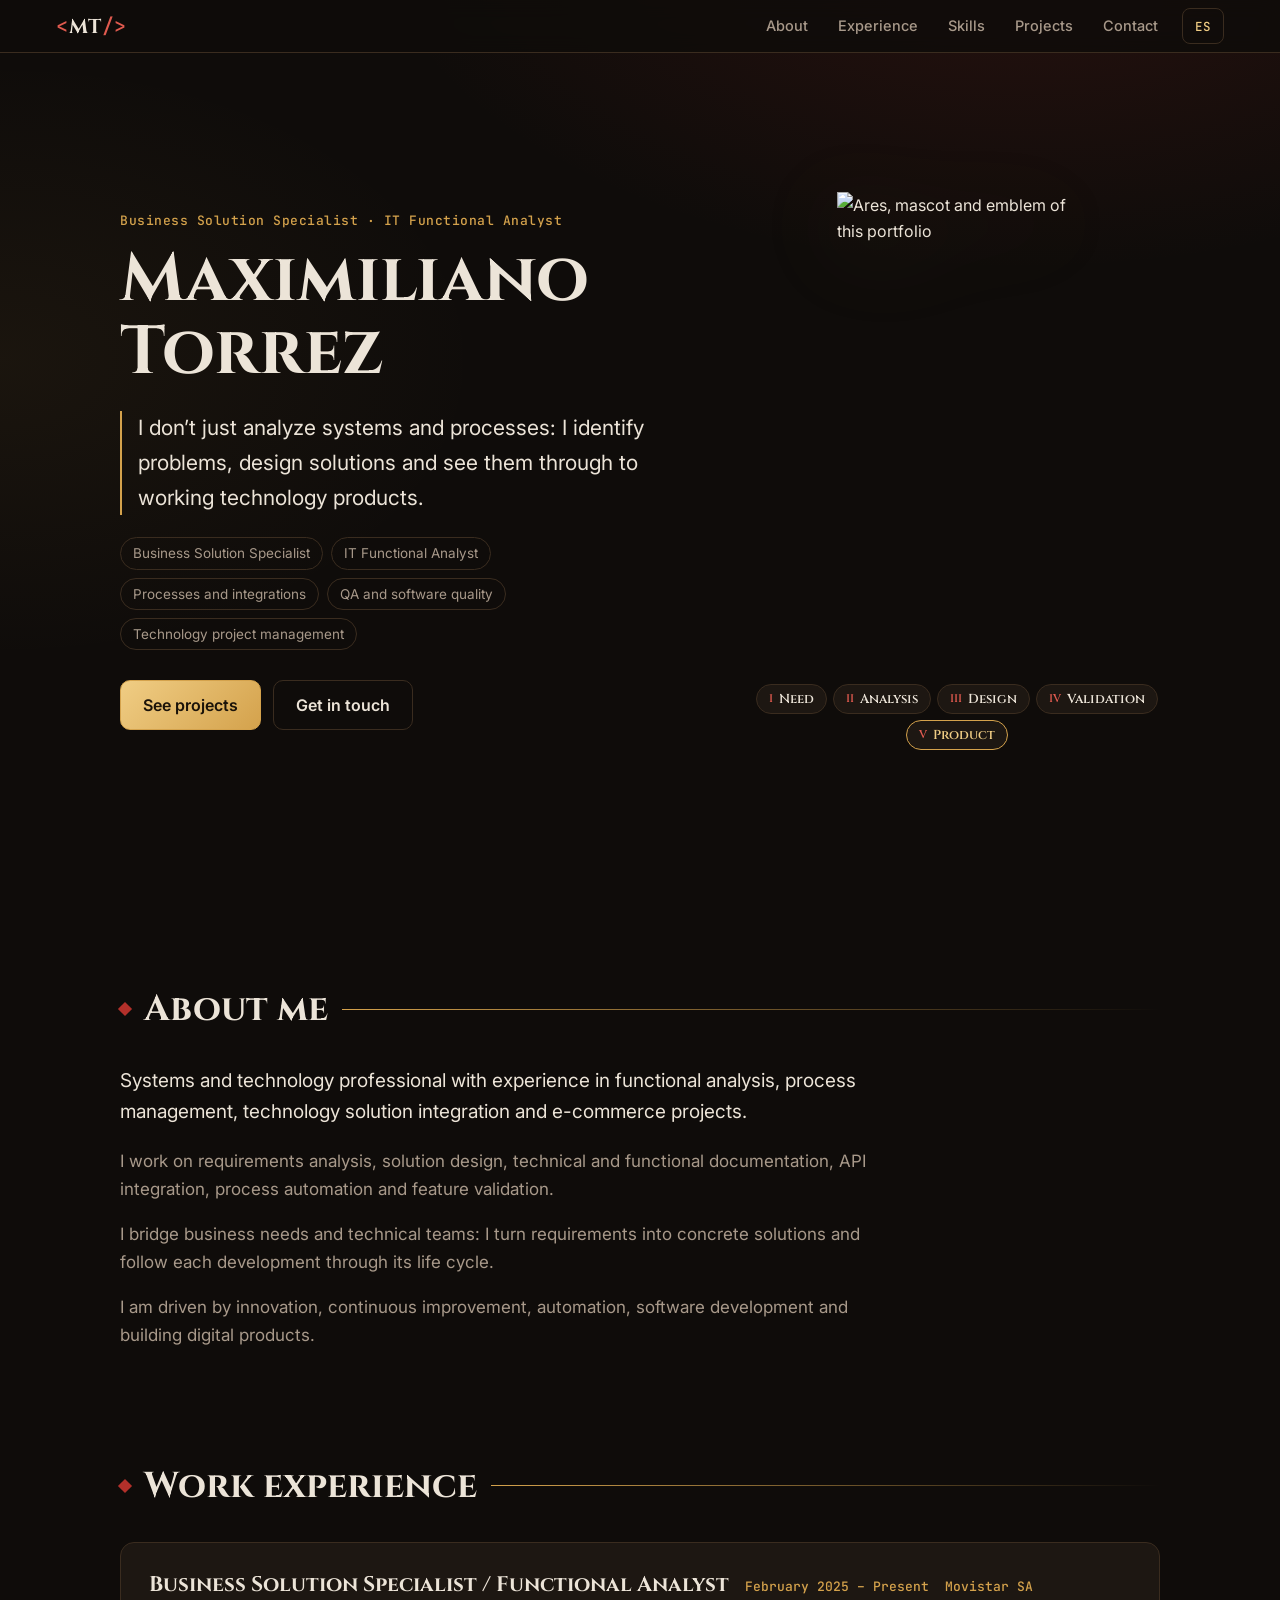
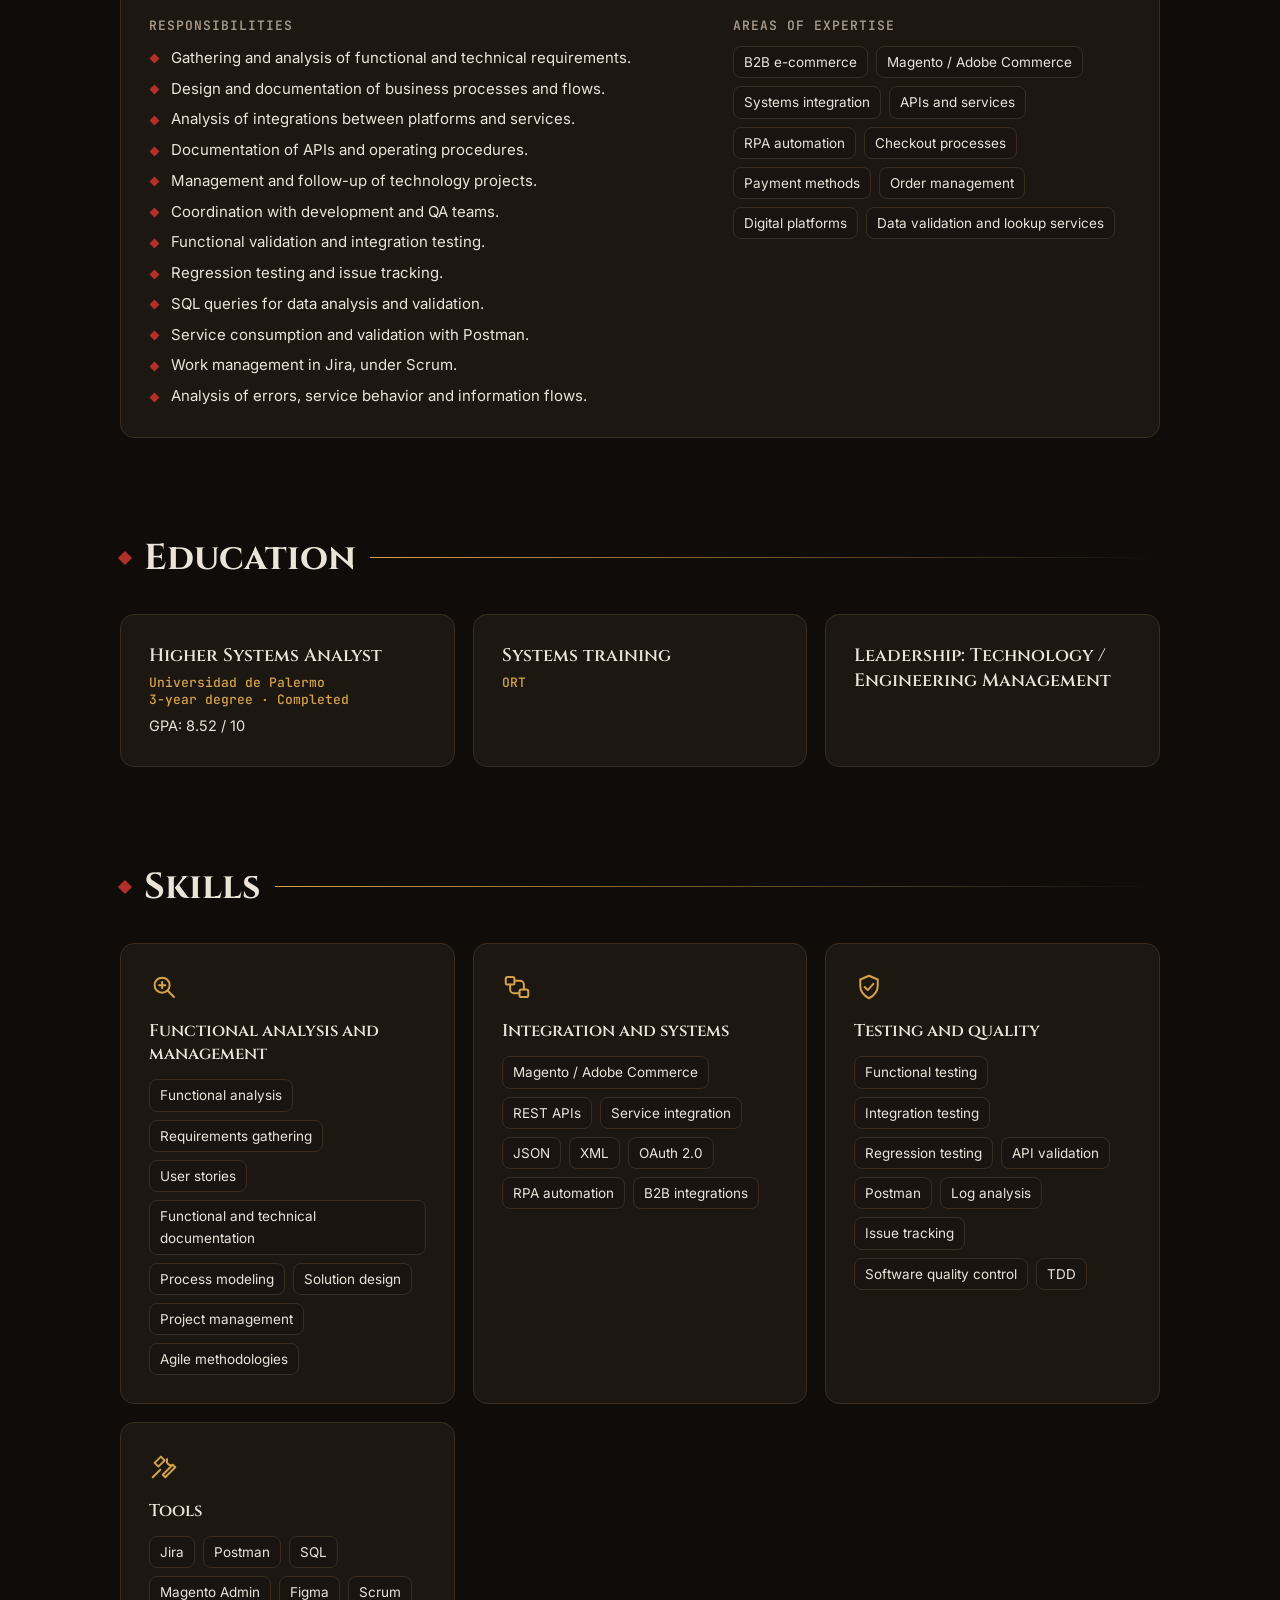
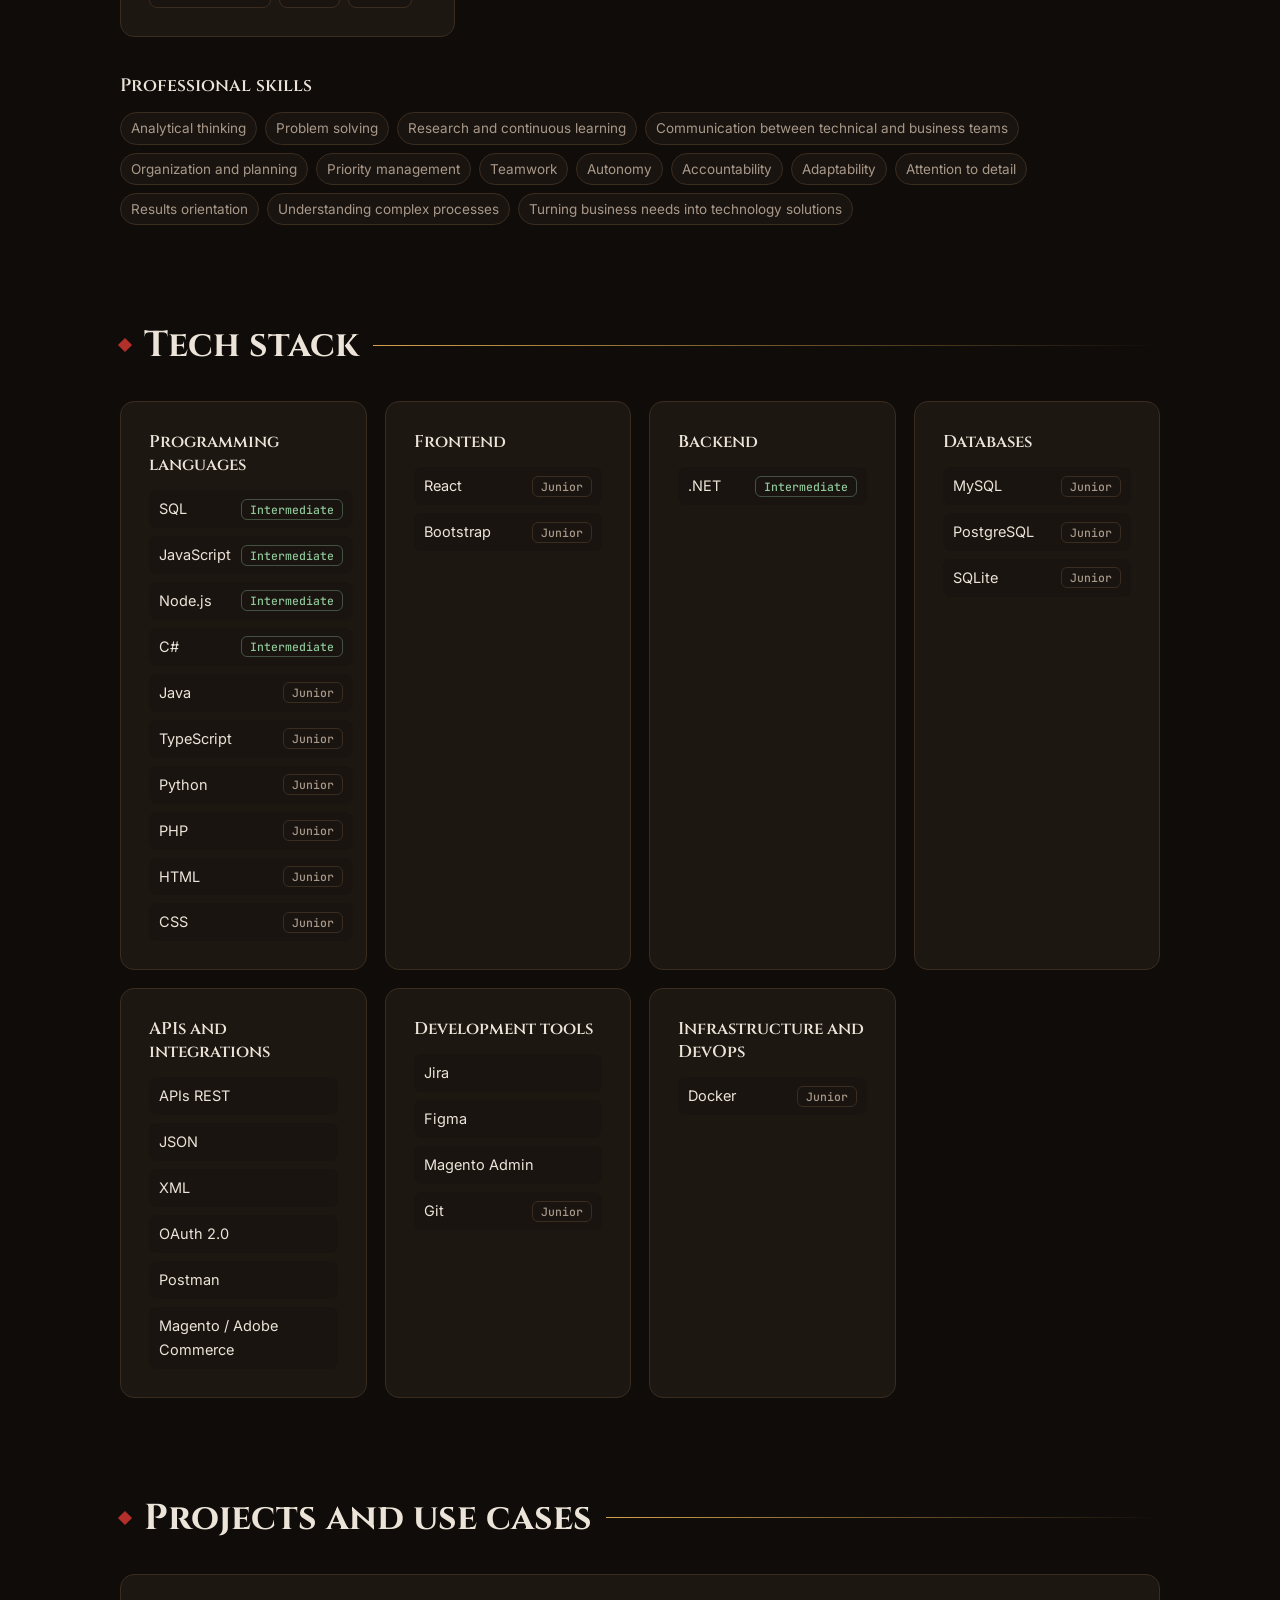
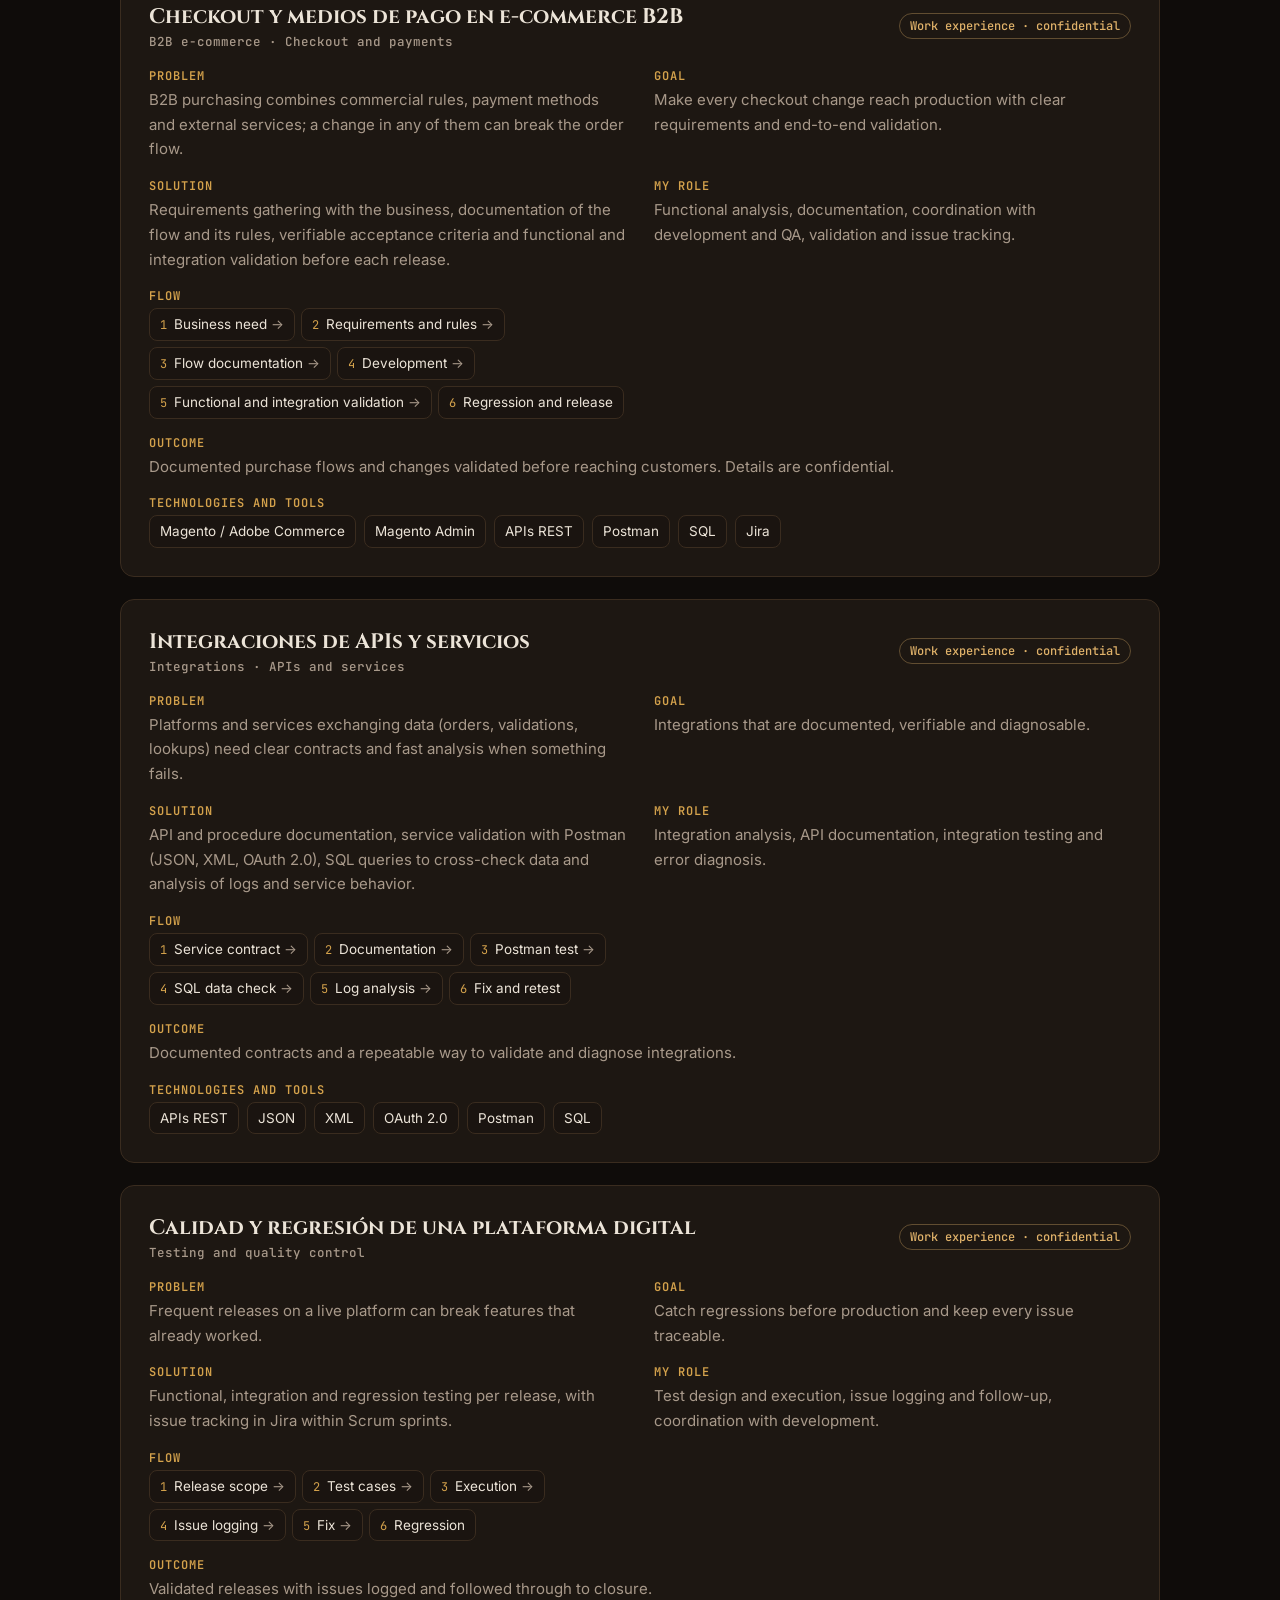
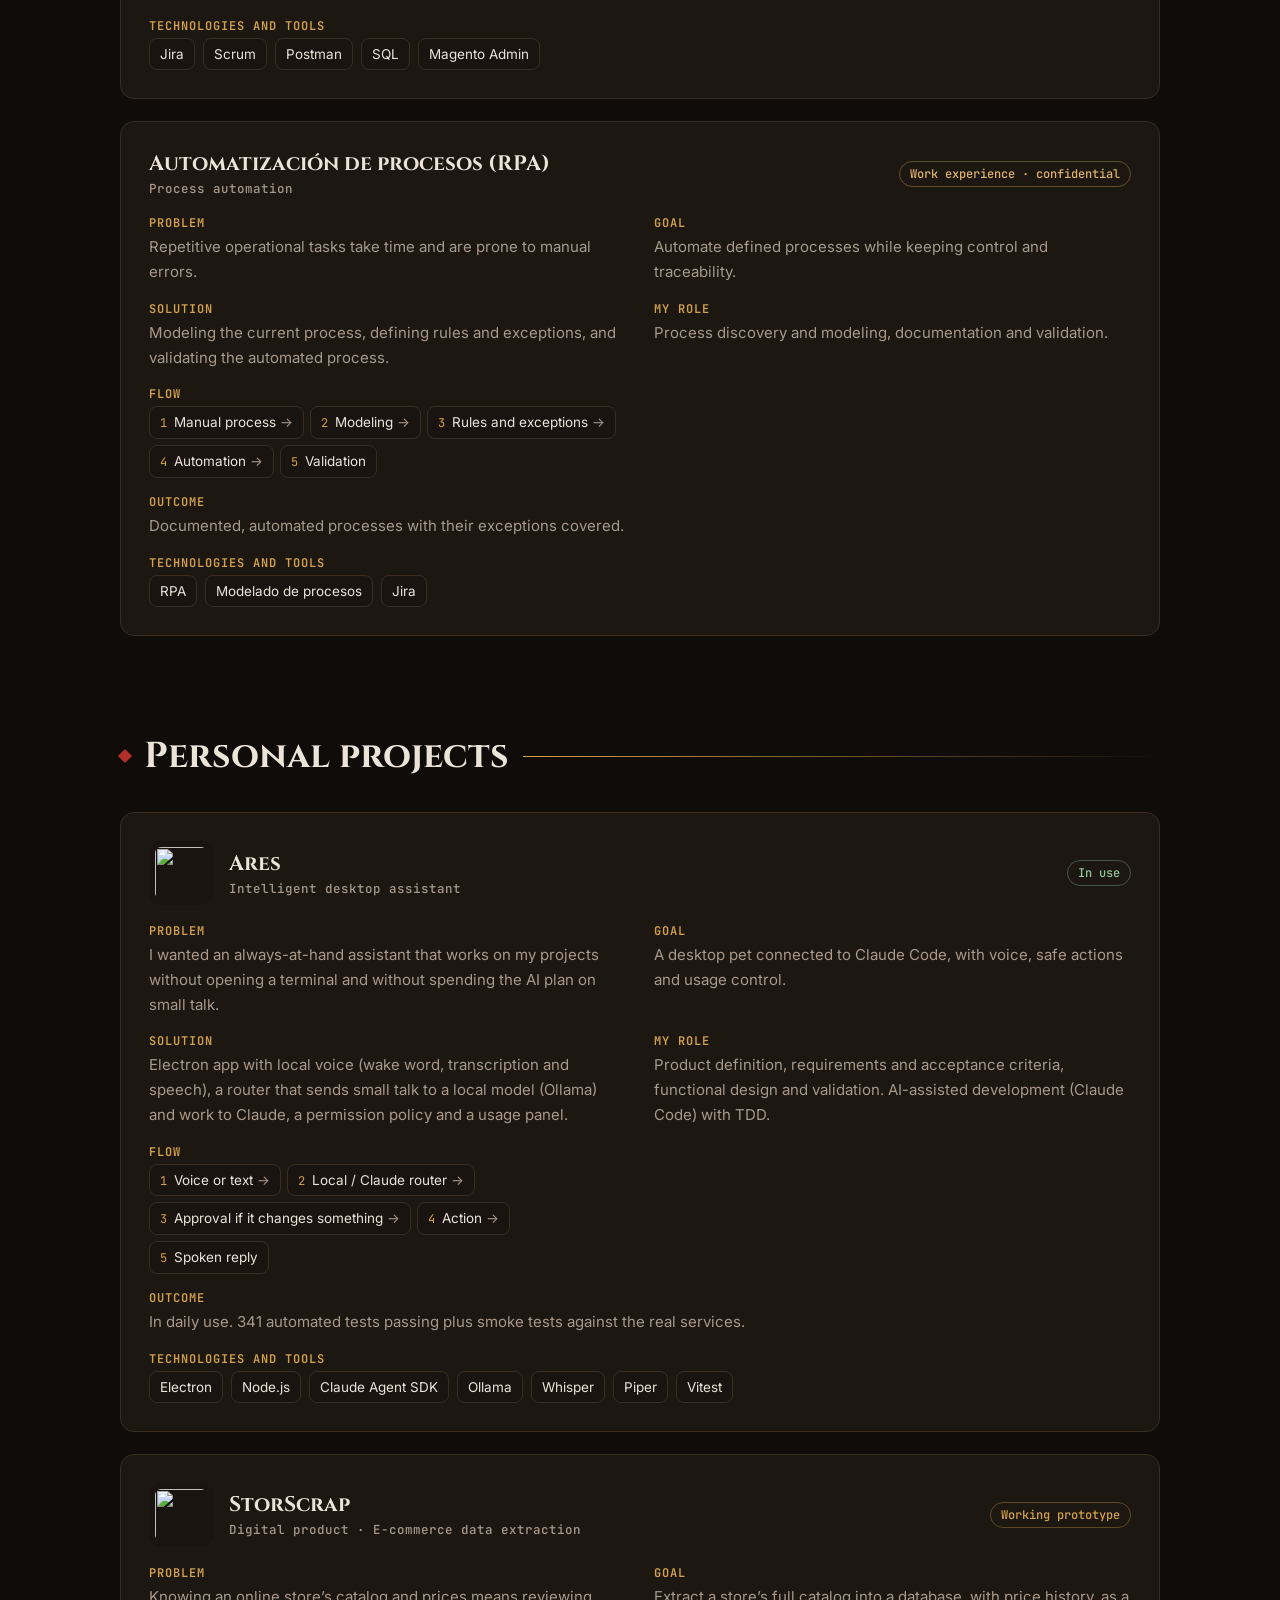
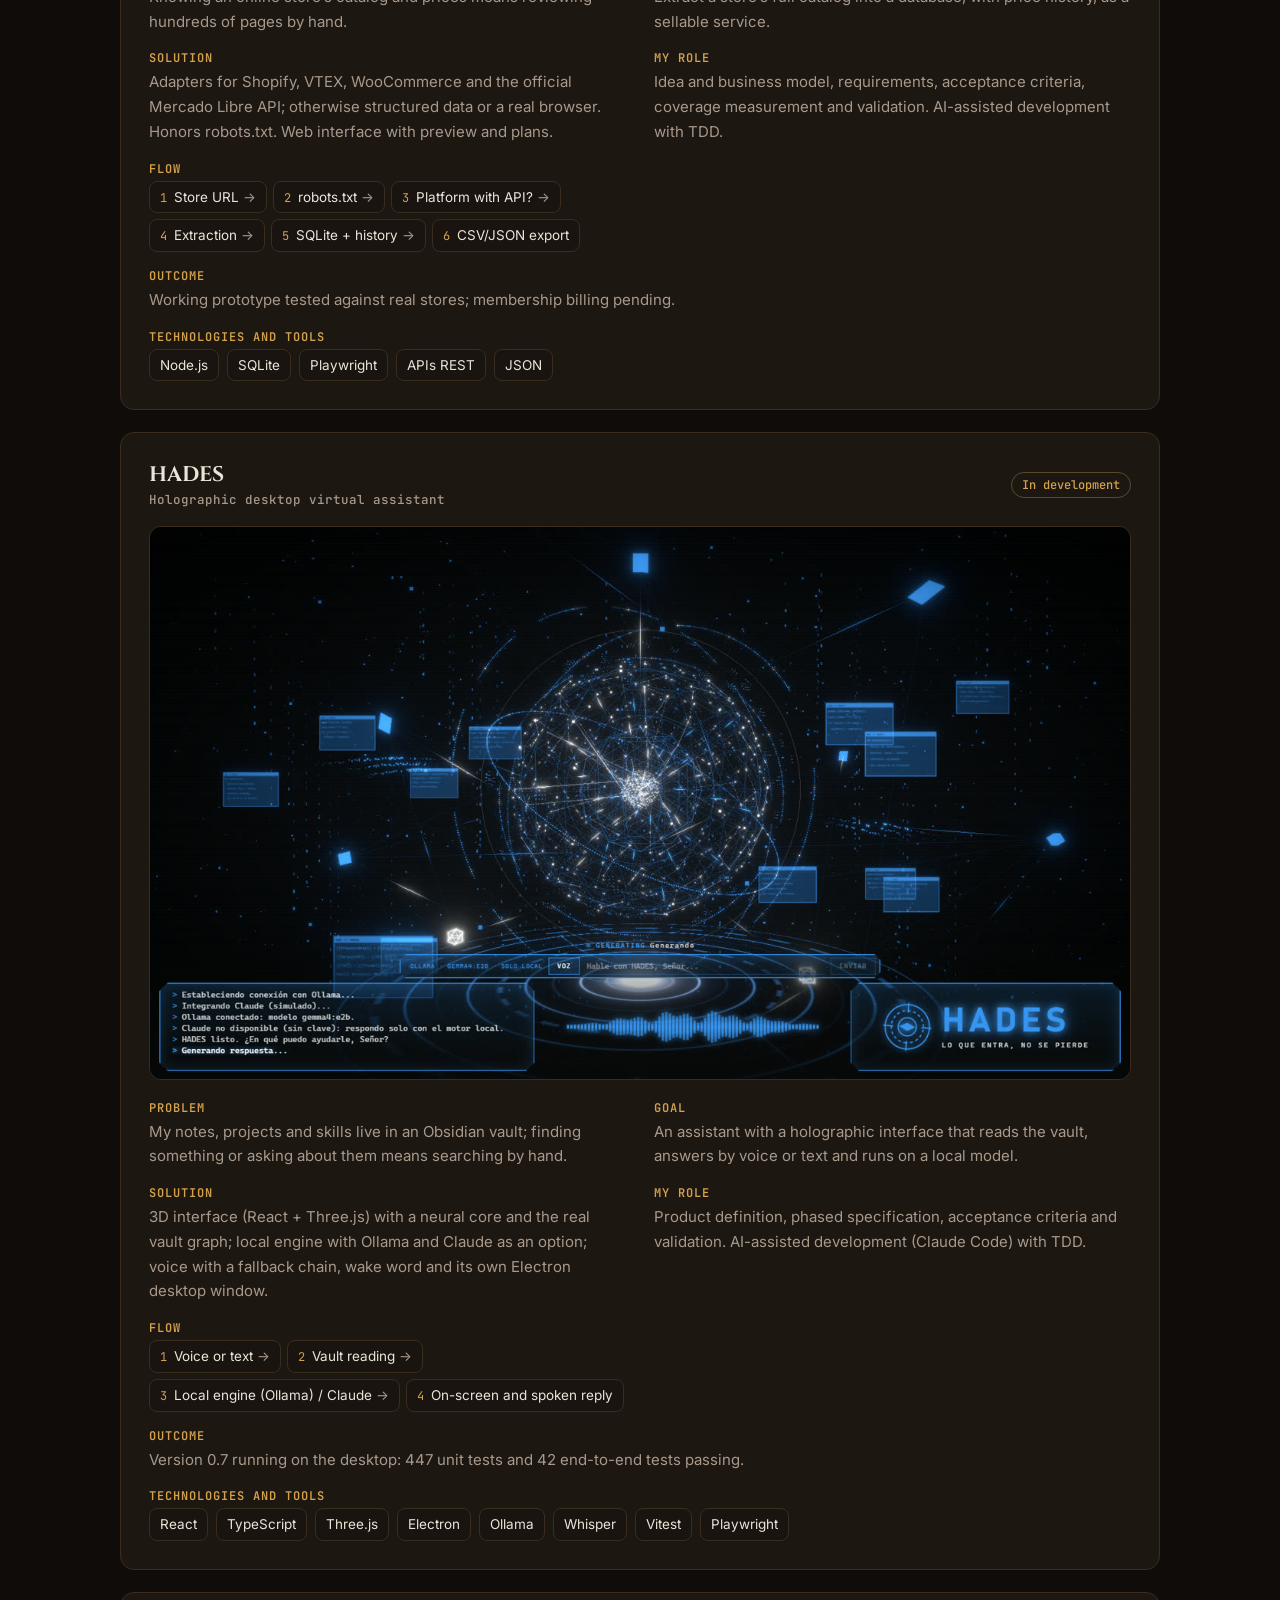
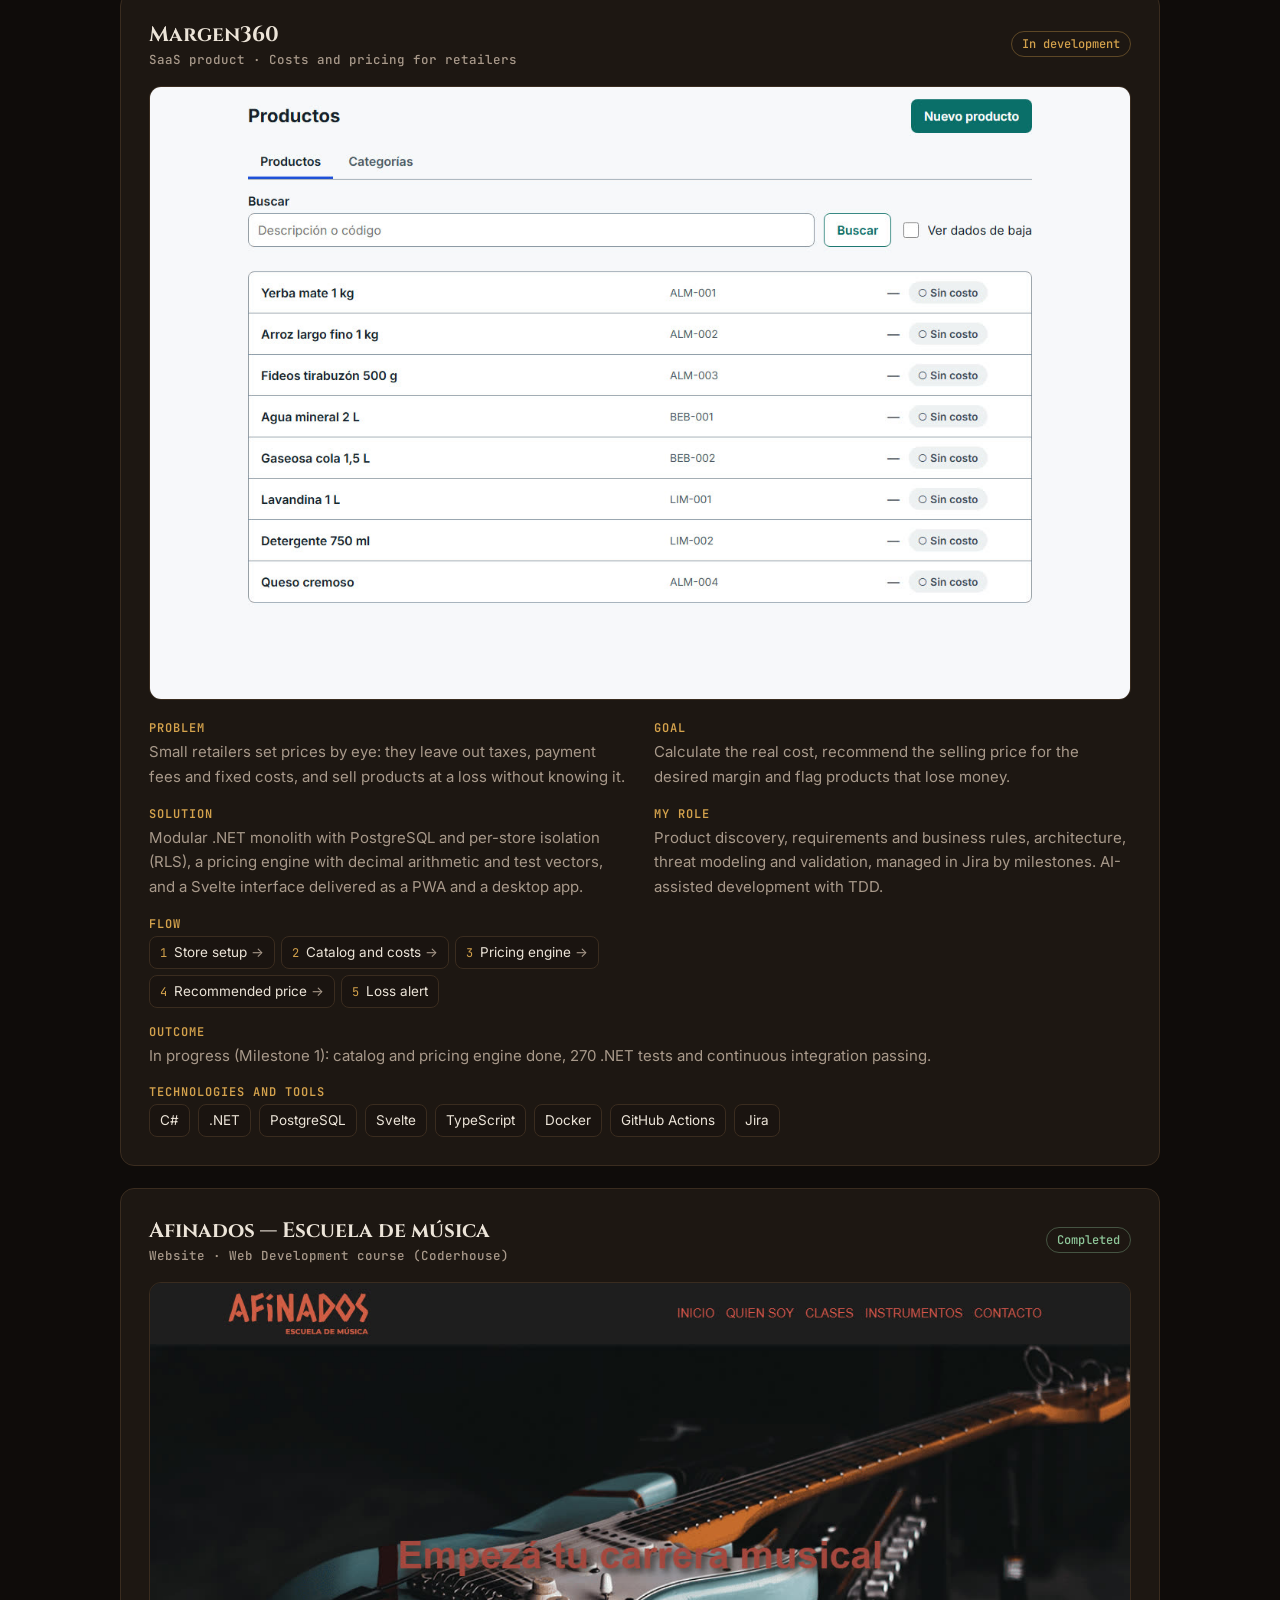
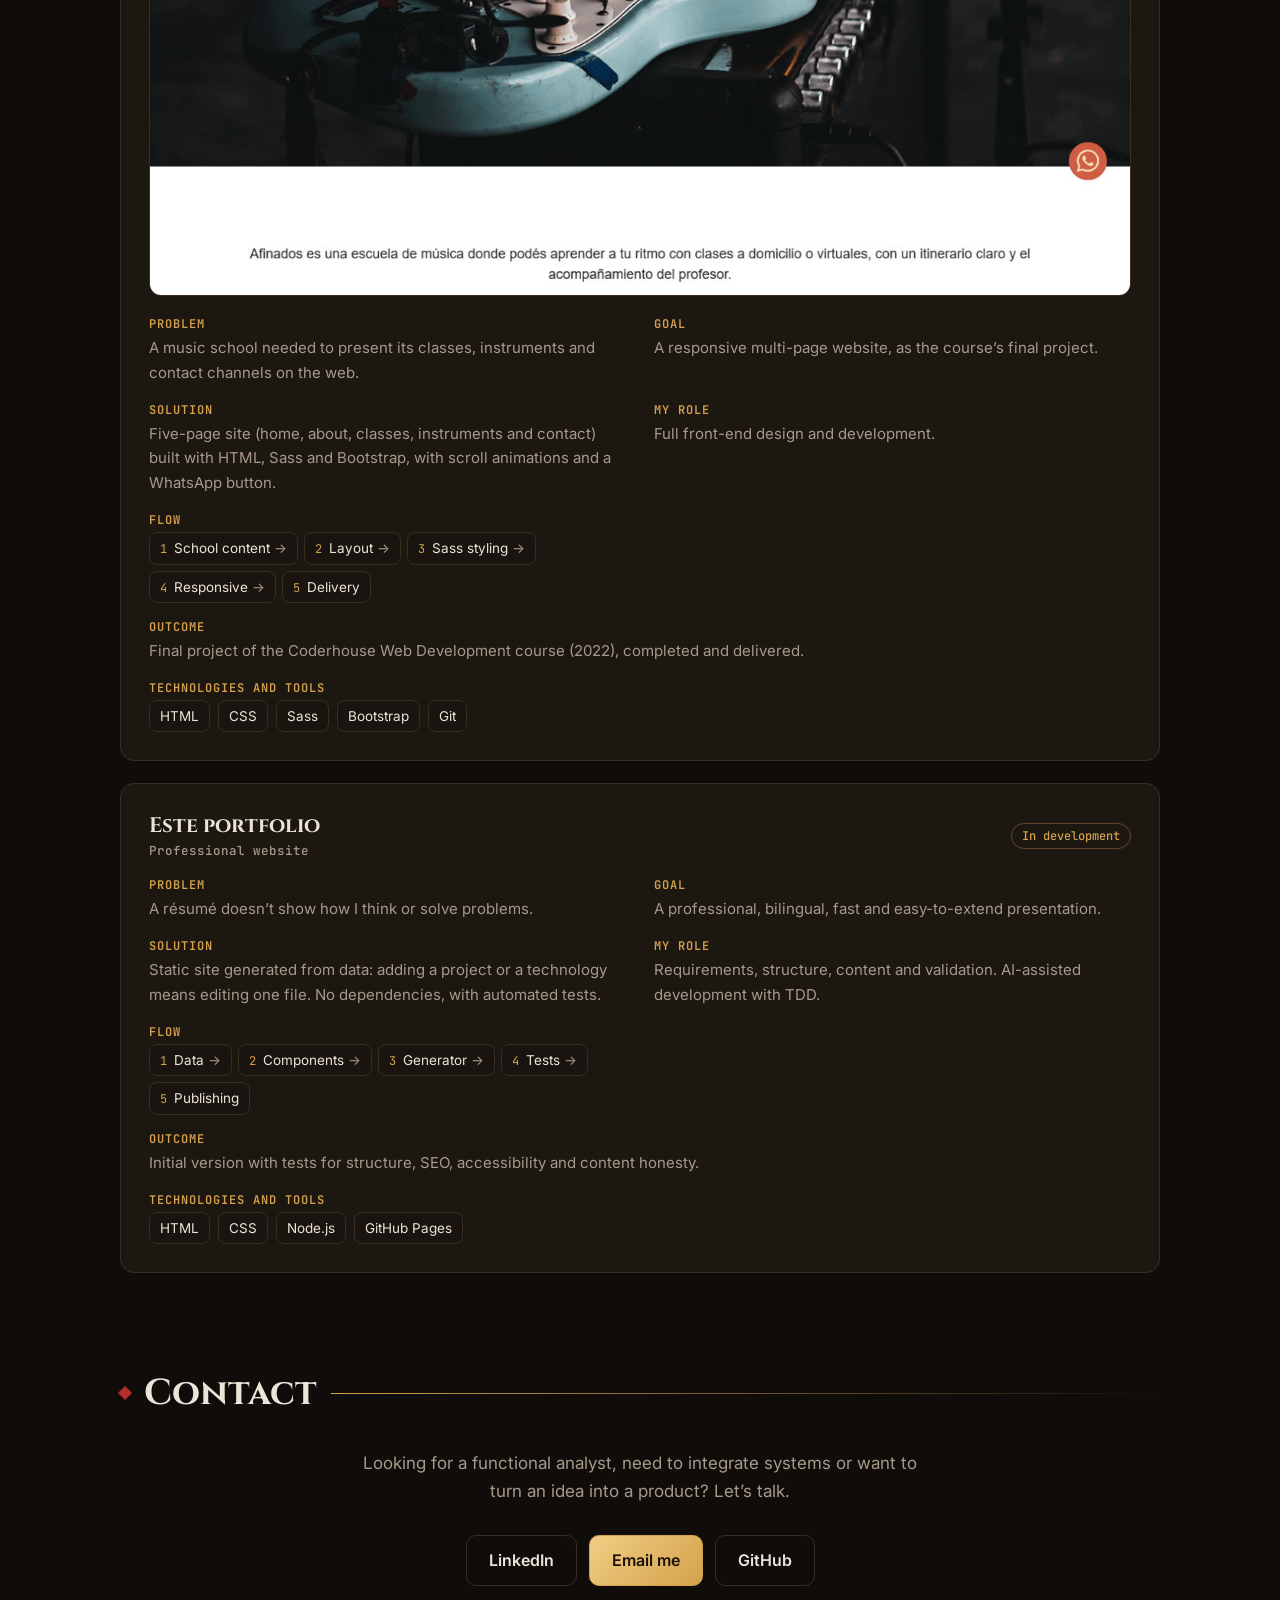
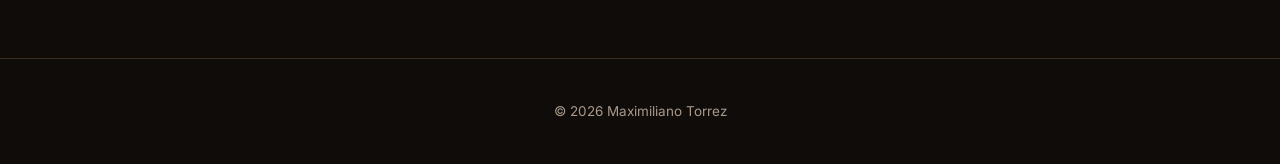
==== docs/en/index.html @ 6991f770 "Formación de Palermo, stack completo y proyectos HADES, Margen360 y Afinados - Analista Superior en " ====
<!doctype html>
<html lang="en">
<head>
<meta charset="utf-8">
<meta name="viewport" content="width=device-width, initial-scale=1">
<title>Maximiliano Torrez — Business Solution Specialist · IT Functional Analyst</title>
<meta name="description" content="Maximiliano Torrez, Business Solution Specialist and IT Functional Analyst: requirements analysis, API integrations, B2B e-commerce on Magento / Adobe Commerce, QA and automation.">
<link rel="canonical" href="https://maxitorrez.github.io/en/">
<link rel="alternate" hreflang="es" href="https://maxitorrez.github.io/">
<link rel="alternate" hreflang="en" href="https://maxitorrez.github.io/en/">
<link rel="alternate" hreflang="x-default" href="https://maxitorrez.github.io/">
<meta property="og:type" content="profile">
<meta property="og:title" content="Maximiliano Torrez — Business Solution Specialist · IT Functional Analyst">
<meta property="og:description" content="Maximiliano Torrez, Business Solution Specialist and IT Functional Analyst: requirements analysis, API integrations, B2B e-commerce on Magento / Adobe Commerce, QA and automation.">
<meta property="og:url" content="https://maxitorrez.github.io/en/">
<meta property="og:locale" content="en_US">
<meta name="theme-color" content="#0f0c0a">
<link rel="icon" href="../assets/ares.svg" type="image/svg+xml">
<link rel="preconnect" href="https://fonts.googleapis.com">
<link rel="preconnect" href="https://fonts.gstatic.com" crossorigin>
<link href="https://fonts.googleapis.com/css2?family=Cinzel:wght@600;700&family=Inter:wght@400;500;600&family=JetBrains+Mono:wght@500&display=swap" rel="stylesheet">
<link rel="stylesheet" href="../styles.css">
<script type="application/ld+json">{"@context":"https://schema.org","@type":"Person","name":"Maximiliano Torrez","url":"https://maxitorrez.github.io/en/","jobTitle":"Business Solution Specialist · IT Functional Analyst","description":"Maximiliano Torrez, Business Solution Specialist and IT Functional Analyst: requirements analysis, API integrations, B2B e-commerce on Magento / Adobe Commerce, QA and automation.","sameAs":["https://github.com/maxitorrez","https://www.linkedin.com/in/patricio-torrez"],"knowsAbout":["Functional analysis","Requirements gathering","User stories","Functional and technical documentation","Process modeling","Solution design","Project management","Agile methodologies","Magento / Adobe Commerce","REST APIs","Service integration","JSON","XML","OAuth 2.0","RPA automation","B2B integrations","Functional testing","Integration testing","Regression testing","API validation","Postman","Log analysis","Issue tracking","Software quality control","TDD","Jira","Postman","SQL","Magento Admin","Figma","Scrum"]}</script>
</head>
<body>
<a class="skip" href="#contenido">Skip to content</a>
<div class="progress" aria-hidden="true"></div>
<header class="top">
  <a class="brand" href="#inicio" aria-label="Maximiliano Torrez"><span class="br">&lt;</span>MT<span class="br">/&gt;</span></a>
  <nav aria-label="Main"><a href="#sobre-mi">About</a><a href="#experiencia">Experience</a><a href="#skills">Skills</a><a href="#proyectos">Projects</a><a href="#contacto">Contact</a><a class="lang" href="../" hreflang="es" lang="es" aria-label="Ver en español">ES</a></nav>
</header>
<main id="contenido">
<section id="inicio" class="hero" aria-labelledby="hero-t">
  <div class="hero-text">
    <p class="eyebrow">Business Solution Specialist · IT Functional Analyst</p>
    <h1 id="hero-t">Maximiliano Torrez</h1>
    <p class="concept">I don’t just analyze systems and processes: I identify problems, design solutions and see them through to working technology products.</p>
    <ul class="positioning"><li>Business Solution Specialist</li><li>IT Functional Analyst</li><li>Processes and integrations</li><li>QA and software quality</li><li>Technology project management</li></ul>
    <div class="cta"><a class="btn primary" href="#proyectos">See projects</a><a class="btn" href="#contacto">Get in touch</a></div>
  </div>
  <div class="hero-art"><img class="mascot" src="../assets/ares.svg" alt="Ares, mascot and emblem of this portfolio" width="220" height="262"></div>
  <ol class="hero-flow" aria-label="How I work">
    <li style="--i:0"><span class="n">I</span>Need</li><li style="--i:1"><span class="n">II</span>Analysis</li><li style="--i:2"><span class="n">III</span>Design</li><li style="--i:3"><span class="n">IV</span>Validation</li><li style="--i:4"><span class="n">V</span>Product</li>
  </ol>
</section>
<section id="sobre-mi" class="section" aria-labelledby="sobre-mi-t"><h2 id="sobre-mi-t" class="section-title">About me</h2><div class="about"><p>Systems and technology professional with experience in functional analysis, process management, technology solution integration and e-commerce projects.</p><p>I work on requirements analysis, solution design, technical and functional documentation, API integration, process automation and feature validation.</p><p>I bridge business needs and technical teams: I turn requirements into concrete solutions and follow each development through its life cycle.</p><p>I am driven by innovation, continuous improvement, automation, software development and building digital products.</p></div></section>
<section id="experiencia" class="section" aria-labelledby="experiencia-t"><h2 id="experiencia-t" class="section-title">Work experience</h2><article class="card job">
  <header class="job-head"><h3>Business Solution Specialist / Functional Analyst</h3><p class="period">February 2025 – Present</p><p class="inst">Movistar SA</p></header>
  <div class="job-body">
    <div><h4>Responsibilities</h4><ul class="checks"><li>Gathering and analysis of functional and technical requirements.</li><li>Design and documentation of business processes and flows.</li><li>Analysis of integrations between platforms and services.</li><li>Documentation of APIs and operating procedures.</li><li>Management and follow-up of technology projects.</li><li>Coordination with development and QA teams.</li><li>Functional validation and integration testing.</li><li>Regression testing and issue tracking.</li><li>SQL queries for data analysis and validation.</li><li>Service consumption and validation with Postman.</li><li>Work management in Jira, under Scrum.</li><li>Analysis of errors, service behavior and information flows.</li></ul></div>
    <div><h4>Areas of expertise</h4><ul class="chips"><li class="chip">B2B e-commerce</li><li class="chip">Magento / Adobe Commerce</li><li class="chip">Systems integration</li><li class="chip">APIs and services</li><li class="chip">RPA automation</li><li class="chip">Checkout processes</li><li class="chip">Payment methods</li><li class="chip">Order management</li><li class="chip">Digital platforms</li><li class="chip">Data validation and lookup services</li></ul></div>
  </div>
</article></section>
<section id="formacion" class="section" aria-labelledby="formacion-t"><h2 id="formacion-t" class="section-title">Education</h2><ul class="grid edu-list"><li class="card edu"><h3>Higher Systems Analyst</h3><p class="inst">Universidad de Palermo</p><p class="period">3-year degree · Completed</p><p class="note">GPA: 8.52 / 10</p></li><li class="card edu"><h3>Systems training</h3><p class="inst">ORT</p></li><li class="card edu"><h3>Leadership: Technology / Engineering Management</h3></li></ul></section>
<section id="skills" class="section" aria-labelledby="skills-t"><h2 id="skills-t" class="section-title">Skills</h2><div class="grid skills"><div class="card skill-group"><svg class="icon" viewBox="0 0 24 24" aria-hidden="true" focusable="false"><g fill="none" stroke="currentColor" stroke-width="1.6" stroke-linecap="round" stroke-linejoin="round"><circle cx="10.5" cy="10.5" r="6"/><path d="M15 15l5 5M8 10.5h5M10.5 8v5"/></g></svg><h3>Functional analysis and management</h3><ul class="chips"><li class="chip">Functional analysis</li><li class="chip">Requirements gathering</li><li class="chip">User stories</li><li class="chip">Functional and technical documentation</li><li class="chip">Process modeling</li><li class="chip">Solution design</li><li class="chip">Project management</li><li class="chip">Agile methodologies</li></ul></div><div class="card skill-group"><svg class="icon" viewBox="0 0 24 24" aria-hidden="true" focusable="false"><g fill="none" stroke="currentColor" stroke-width="1.6" stroke-linecap="round" stroke-linejoin="round"><rect x="3" y="4" width="7" height="6" rx="1.5"/><rect x="14" y="14" width="7" height="6" rx="1.5"/><path d="M6.5 10v4a3 3 0 0 0 3 3H14M17.5 14v-4a3 3 0 0 0-3-3H10"/></g></svg><h3>Integration and systems</h3><ul class="chips"><li class="chip">Magento / Adobe Commerce</li><li class="chip">REST APIs</li><li class="chip">Service integration</li><li class="chip">JSON</li><li class="chip">XML</li><li class="chip">OAuth 2.0</li><li class="chip">RPA automation</li><li class="chip">B2B integrations</li></ul></div><div class="card skill-group"><svg class="icon" viewBox="0 0 24 24" aria-hidden="true" focusable="false"><g fill="none" stroke="currentColor" stroke-width="1.6" stroke-linecap="round" stroke-linejoin="round"><path d="M12 3l7 3v5c0 4.5-3 8-7 10-4-2-7-5.5-7-10V6z"/><path d="M8.5 12l2.5 2.5 4.5-5"/></g></svg><h3>Testing and quality</h3><ul class="chips"><li class="chip">Functional testing</li><li class="chip">Integration testing</li><li class="chip">Regression testing</li><li class="chip">API validation</li><li class="chip">Postman</li><li class="chip">Log analysis</li><li class="chip">Issue tracking</li><li class="chip">Software quality control</li><li class="chip">TDD</li></ul></div><div class="card skill-group"><svg class="icon" viewBox="0 0 24 24" aria-hidden="true" focusable="false"><g fill="none" stroke="currentColor" stroke-width="1.6" stroke-linecap="round" stroke-linejoin="round"><path d="M14.5 6.5a3.5 3.5 0 0 0 4.6 4.6L21 13l-8 8-2-2 8-8"/><path d="M3 21l6-6M9.5 4.5l3 3-5 5-3-3z"/></g></svg><h3>Tools</h3><ul class="chips"><li class="chip">Jira</li><li class="chip">Postman</li><li class="chip">SQL</li><li class="chip">Magento Admin</li><li class="chip">Figma</li><li class="chip">Scrum</li></ul></div></div>
<h3 class="sub">Professional skills</h3><ul class="chips"><li class="chip soft">Analytical thinking</li><li class="chip soft">Problem solving</li><li class="chip soft">Research and continuous learning</li><li class="chip soft">Communication between technical and business teams</li><li class="chip soft">Organization and planning</li><li class="chip soft">Priority management</li><li class="chip soft">Teamwork</li><li class="chip soft">Autonomy</li><li class="chip soft">Accountability</li><li class="chip soft">Adaptability</li><li class="chip soft">Attention to detail</li><li class="chip soft">Results orientation</li><li class="chip soft">Understanding complex processes</li><li class="chip soft">Turning business needs into technology solutions</li></ul></section>
<section id="stack" class="section" aria-labelledby="stack-t"><h2 id="stack-t" class="section-title">Tech stack</h2><div class="grid stack"><div class="card stack-group"><h3>Programming languages</h3><ul class="tech-list"><li class="tech"><span class="tech-name">SQL</span><span class="level level-intermedio">Intermediate</span></li><li class="tech"><span class="tech-name">JavaScript</span><span class="level level-intermedio">Intermediate</span></li><li class="tech"><span class="tech-name">Node.js</span><span class="level level-intermedio">Intermediate</span></li><li class="tech"><span class="tech-name">C#</span><span class="level level-intermedio">Intermediate</span></li><li class="tech"><span class="tech-name">Java</span><span class="level level-junior">Junior</span></li><li class="tech"><span class="tech-name">TypeScript</span><span class="level level-junior">Junior</span></li><li class="tech"><span class="tech-name">Python</span><span class="level level-junior">Junior</span></li><li class="tech"><span class="tech-name">PHP</span><span class="level level-junior">Junior</span></li><li class="tech"><span class="tech-name">HTML</span><span class="level level-junior">Junior</span></li><li class="tech"><span class="tech-name">CSS</span><span class="level level-junior">Junior</span></li></ul></div><div class="card stack-group"><h3>Frontend</h3><ul class="tech-list"><li class="tech"><span class="tech-name">React</span><span class="level level-junior">Junior</span></li><li class="tech"><span class="tech-name">Bootstrap</span><span class="level level-junior">Junior</span></li></ul></div><div class="card stack-group"><h3>Backend</h3><ul class="tech-list"><li class="tech"><span class="tech-name">.NET</span><span class="level level-intermedio">Intermediate</span></li></ul></div><div class="card stack-group"><h3>Databases</h3><ul class="tech-list"><li class="tech"><span class="tech-name">MySQL</span><span class="level level-junior">Junior</span></li><li class="tech"><span class="tech-name">PostgreSQL</span><span class="level level-junior">Junior</span></li><li class="tech"><span class="tech-name">SQLite</span><span class="level level-junior">Junior</span></li></ul></div><div class="card stack-group"><h3>APIs and integrations</h3><ul class="tech-list"><li class="tech"><span class="tech-name">APIs REST</span></li><li class="tech"><span class="tech-name">JSON</span></li><li class="tech"><span class="tech-name">XML</span></li><li class="tech"><span class="tech-name">OAuth 2.0</span></li><li class="tech"><span class="tech-name">Postman</span></li><li class="tech"><span class="tech-name">Magento / Adobe Commerce</span></li></ul></div><div class="card stack-group"><h3>Development tools</h3><ul class="tech-list"><li class="tech"><span class="tech-name">Jira</span></li><li class="tech"><span class="tech-name">Figma</span></li><li class="tech"><span class="tech-name">Magento Admin</span></li><li class="tech"><span class="tech-name">Git</span><span class="level level-junior">Junior</span></li></ul></div><div class="card stack-group"><h3>Infrastructure and DevOps</h3><ul class="tech-list"><li class="tech"><span class="tech-name">Docker</span><span class="level level-junior">Junior</span></li></ul></div></div></section>
<section id="proyectos" class="section" aria-labelledby="proyectos-t"><h2 id="proyectos-t" class="section-title">Projects and use cases</h2><div class="projects"><article class="card project" id="p-checkout-b2b">
  <header class="project-head"><div><h3>Checkout y medios de pago en e-commerce B2B</h3><p class="category">B2B e-commerce · Checkout and payments</p></div><span class="badge badge-laboral">Work experience · confidential</span></header>
  
  <dl class="fields">
    <div class="field"><dt>Problem</dt><dd>B2B purchasing combines commercial rules, payment methods and external services; a change in any of them can break the order flow.</dd></div>
    <div class="field"><dt>Goal</dt><dd>Make every checkout change reach production with clear requirements and end-to-end validation.</dd></div>
    <div class="field"><dt>Solution</dt><dd>Requirements gathering with the business, documentation of the flow and its rules, verifiable acceptance criteria and functional and integration validation before each release.</dd></div>
    <div class="field"><dt>My role</dt><dd>Functional analysis, documentation, coordination with development and QA, validation and issue tracking.</dd></div>
    <div class="field"><dt>Flow</dt><dd><ol class="flow"><li>Business need</li><li>Requirements and rules</li><li>Flow documentation</li><li>Development</li><li>Functional and integration validation</li><li>Regression and release</li></ol></dd></div>
    <div class="field"><dt>Outcome</dt><dd>Documented purchase flows and changes validated before reaching customers. Details are confidential.</dd></div>
    <div class="field"><dt>Technologies and tools</dt><dd><ul class="chips"><li class="chip">Magento / Adobe Commerce</li><li class="chip">Magento Admin</li><li class="chip">APIs REST</li><li class="chip">Postman</li><li class="chip">SQL</li><li class="chip">Jira</li></ul></dd></div>
  </dl>
</article><article class="card project" id="p-integraciones">
  <header class="project-head"><div><h3>Integraciones de APIs y servicios</h3><p class="category">Integrations · APIs and services</p></div><span class="badge badge-laboral">Work experience · confidential</span></header>
  
  <dl class="fields">
    <div class="field"><dt>Problem</dt><dd>Platforms and services exchanging data (orders, validations, lookups) need clear contracts and fast analysis when something fails.</dd></div>
    <div class="field"><dt>Goal</dt><dd>Integrations that are documented, verifiable and diagnosable.</dd></div>
    <div class="field"><dt>Solution</dt><dd>API and procedure documentation, service validation with Postman (JSON, XML, OAuth 2.0), SQL queries to cross-check data and analysis of logs and service behavior.</dd></div>
    <div class="field"><dt>My role</dt><dd>Integration analysis, API documentation, integration testing and error diagnosis.</dd></div>
    <div class="field"><dt>Flow</dt><dd><ol class="flow"><li>Service contract</li><li>Documentation</li><li>Postman test</li><li>SQL data check</li><li>Log analysis</li><li>Fix and retest</li></ol></dd></div>
    <div class="field"><dt>Outcome</dt><dd>Documented contracts and a repeatable way to validate and diagnose integrations.</dd></div>
    <div class="field"><dt>Technologies and tools</dt><dd><ul class="chips"><li class="chip">APIs REST</li><li class="chip">JSON</li><li class="chip">XML</li><li class="chip">OAuth 2.0</li><li class="chip">Postman</li><li class="chip">SQL</li></ul></dd></div>
  </dl>
</article><article class="card project" id="p-qa-regresion">
  <header class="project-head"><div><h3>Calidad y regresión de una plataforma digital</h3><p class="category">Testing and quality control</p></div><span class="badge badge-laboral">Work experience · confidential</span></header>
  
  <dl class="fields">
    <div class="field"><dt>Problem</dt><dd>Frequent releases on a live platform can break features that already worked.</dd></div>
    <div class="field"><dt>Goal</dt><dd>Catch regressions before production and keep every issue traceable.</dd></div>
    <div class="field"><dt>Solution</dt><dd>Functional, integration and regression testing per release, with issue tracking in Jira within Scrum sprints.</dd></div>
    <div class="field"><dt>My role</dt><dd>Test design and execution, issue logging and follow-up, coordination with development.</dd></div>
    <div class="field"><dt>Flow</dt><dd><ol class="flow"><li>Release scope</li><li>Test cases</li><li>Execution</li><li>Issue logging</li><li>Fix</li><li>Regression</li></ol></dd></div>
    <div class="field"><dt>Outcome</dt><dd>Validated releases with issues logged and followed through to closure.</dd></div>
    <div class="field"><dt>Technologies and tools</dt><dd><ul class="chips"><li class="chip">Jira</li><li class="chip">Scrum</li><li class="chip">Postman</li><li class="chip">SQL</li><li class="chip">Magento Admin</li></ul></dd></div>
  </dl>
</article><article class="card project" id="p-rpa">
  <header class="project-head"><div><h3>Automatización de procesos (RPA)</h3><p class="category">Process automation</p></div><span class="badge badge-laboral">Work experience · confidential</span></header>
  
  <dl class="fields">
    <div class="field"><dt>Problem</dt><dd>Repetitive operational tasks take time and are prone to manual errors.</dd></div>
    <div class="field"><dt>Goal</dt><dd>Automate defined processes while keeping control and traceability.</dd></div>
    <div class="field"><dt>Solution</dt><dd>Modeling the current process, defining rules and exceptions, and validating the automated process.</dd></div>
    <div class="field"><dt>My role</dt><dd>Process discovery and modeling, documentation and validation.</dd></div>
    <div class="field"><dt>Flow</dt><dd><ol class="flow"><li>Manual process</li><li>Modeling</li><li>Rules and exceptions</li><li>Automation</li><li>Validation</li></ol></dd></div>
    <div class="field"><dt>Outcome</dt><dd>Documented, automated processes with their exceptions covered.</dd></div>
    <div class="field"><dt>Technologies and tools</dt><dd><ul class="chips"><li class="chip">RPA</li><li class="chip">Modelado de procesos</li><li class="chip">Jira</li></ul></dd></div>
  </dl>
</article></div></section>
<section id="personales" class="section" aria-labelledby="personales-t"><h2 id="personales-t" class="section-title">Personal projects</h2><div class="projects"><article class="card project" id="p-ares">
  <header class="project-head"><img class="project-img" src="../assets/ares.svg" alt="" width="96" height="96" loading="lazy"><div><h3>Ares</h3><p class="category">Intelligent desktop assistant</p></div><span class="badge badge-en-uso">In use</span></header>
  
  <dl class="fields">
    <div class="field"><dt>Problem</dt><dd>I wanted an always-at-hand assistant that works on my projects without opening a terminal and without spending the AI plan on small talk.</dd></div>
    <div class="field"><dt>Goal</dt><dd>A desktop pet connected to Claude Code, with voice, safe actions and usage control.</dd></div>
    <div class="field"><dt>Solution</dt><dd>Electron app with local voice (wake word, transcription and speech), a router that sends small talk to a local model (Ollama) and work to Claude, a permission policy and a usage panel.</dd></div>
    <div class="field"><dt>My role</dt><dd>Product definition, requirements and acceptance criteria, functional design and validation. AI-assisted development (Claude Code) with TDD.</dd></div>
    <div class="field"><dt>Flow</dt><dd><ol class="flow"><li>Voice or text</li><li>Local / Claude router</li><li>Approval if it changes something</li><li>Action</li><li>Spoken reply</li></ol></dd></div>
    <div class="field"><dt>Outcome</dt><dd>In daily use. 341 automated tests passing plus smoke tests against the real services.</dd></div>
    <div class="field"><dt>Technologies and tools</dt><dd><ul class="chips"><li class="chip">Electron</li><li class="chip">Node.js</li><li class="chip">Claude Agent SDK</li><li class="chip">Ollama</li><li class="chip">Whisper</li><li class="chip">Piper</li><li class="chip">Vitest</li></ul></dd></div>
  </dl>
</article><article class="card project" id="p-storscrap">
  <header class="project-head"><img class="project-img" src="../assets/storscrap.svg" alt="" width="96" height="96" loading="lazy"><div><h3>StorScrap</h3><p class="category">Digital product · E-commerce data extraction</p></div><span class="badge badge-prototipo">Working prototype</span></header>
  
  <dl class="fields">
    <div class="field"><dt>Problem</dt><dd>Knowing an online store’s catalog and prices means reviewing hundreds of pages by hand.</dd></div>
    <div class="field"><dt>Goal</dt><dd>Extract a store’s full catalog into a database, with price history, as a sellable service.</dd></div>
    <div class="field"><dt>Solution</dt><dd>Adapters for Shopify, VTEX, WooCommerce and the official Mercado Libre API; otherwise structured data or a real browser. Honors robots.txt. Web interface with preview and plans.</dd></div>
    <div class="field"><dt>My role</dt><dd>Idea and business model, requirements, acceptance criteria, coverage measurement and validation. AI-assisted development with TDD.</dd></div>
    <div class="field"><dt>Flow</dt><dd><ol class="flow"><li>Store URL</li><li>robots.txt</li><li>Platform with API?</li><li>Extraction</li><li>SQLite + history</li><li>CSV/JSON export</li></ol></dd></div>
    <div class="field"><dt>Outcome</dt><dd>Working prototype tested against real stores; membership billing pending.</dd></div>
    <div class="field"><dt>Technologies and tools</dt><dd><ul class="chips"><li class="chip">Node.js</li><li class="chip">SQLite</li><li class="chip">Playwright</li><li class="chip">APIs REST</li><li class="chip">JSON</li></ul></dd></div>
  </dl>
</article><article class="card project" id="p-hades">
  <header class="project-head"><div><h3>HADES</h3><p class="category">Holographic desktop virtual assistant</p></div><span class="badge badge-en-desarrollo">In development</span></header>
  <figure class="project-shot"><img src="../assets/capturas/hades.jpg" alt="HADES holographic interface: blue neural core surrounded by the knowledge graph, status console and command bar" width="1280" height="720" loading="lazy" decoding="async"></figure>
  <dl class="fields">
    <div class="field"><dt>Problem</dt><dd>My notes, projects and skills live in an Obsidian vault; finding something or asking about them means searching by hand.</dd></div>
    <div class="field"><dt>Goal</dt><dd>An assistant with a holographic interface that reads the vault, answers by voice or text and runs on a local model.</dd></div>
    <div class="field"><dt>Solution</dt><dd>3D interface (React + Three.js) with a neural core and the real vault graph; local engine with Ollama and Claude as an option; voice with a fallback chain, wake word and its own Electron desktop window.</dd></div>
    <div class="field"><dt>My role</dt><dd>Product definition, phased specification, acceptance criteria and validation. AI-assisted development (Claude Code) with TDD.</dd></div>
    <div class="field"><dt>Flow</dt><dd><ol class="flow"><li>Voice or text</li><li>Vault reading</li><li>Local engine (Ollama) / Claude</li><li>On-screen and spoken reply</li></ol></dd></div>
    <div class="field"><dt>Outcome</dt><dd>Version 0.7 running on the desktop: 447 unit tests and 42 end-to-end tests passing.</dd></div>
    <div class="field"><dt>Technologies and tools</dt><dd><ul class="chips"><li class="chip">React</li><li class="chip">TypeScript</li><li class="chip">Three.js</li><li class="chip">Electron</li><li class="chip">Ollama</li><li class="chip">Whisper</li><li class="chip">Vitest</li><li class="chip">Playwright</li></ul></dd></div>
  </dl>
</article><article class="card project" id="p-margen360">
  <header class="project-head"><div><h3>Margen360</h3><p class="category">SaaS product · Costs and pricing for retailers</p></div><span class="badge badge-en-desarrollo">In development</span></header>
  <figure class="project-shot"><img src="../assets/capturas/margen360.jpg" alt="Margen360 product list with search and the profitability status of each product (demo data)" width="1280" height="800" loading="lazy" decoding="async"></figure>
  <dl class="fields">
    <div class="field"><dt>Problem</dt><dd>Small retailers set prices by eye: they leave out taxes, payment fees and fixed costs, and sell products at a loss without knowing it.</dd></div>
    <div class="field"><dt>Goal</dt><dd>Calculate the real cost, recommend the selling price for the desired margin and flag products that lose money.</dd></div>
    <div class="field"><dt>Solution</dt><dd>Modular .NET monolith with PostgreSQL and per-store isolation (RLS), a pricing engine with decimal arithmetic and test vectors, and a Svelte interface delivered as a PWA and a desktop app.</dd></div>
    <div class="field"><dt>My role</dt><dd>Product discovery, requirements and business rules, architecture, threat modeling and validation, managed in Jira by milestones. AI-assisted development with TDD.</dd></div>
    <div class="field"><dt>Flow</dt><dd><ol class="flow"><li>Store setup</li><li>Catalog and costs</li><li>Pricing engine</li><li>Recommended price</li><li>Loss alert</li></ol></dd></div>
    <div class="field"><dt>Outcome</dt><dd>In progress (Milestone 1): catalog and pricing engine done, 270 .NET tests and continuous integration passing.</dd></div>
    <div class="field"><dt>Technologies and tools</dt><dd><ul class="chips"><li class="chip">C#</li><li class="chip">.NET</li><li class="chip">PostgreSQL</li><li class="chip">Svelte</li><li class="chip">TypeScript</li><li class="chip">Docker</li><li class="chip">GitHub Actions</li><li class="chip">Jira</li></ul></dd></div>
  </dl>
</article><article class="card project" id="p-afinados">
  <header class="project-head"><div><h3>Afinados — Escuela de música</h3><p class="category">Website · Web Development course (Coderhouse)</p></div><span class="badge badge-finalizado">Completed</span></header>
  <figure class="project-shot"><img src="../assets/capturas/afinados.jpg" alt="Afinados home page: navigation menu and hero with an electric guitar and the tagline “Start your music career”" width="1280" height="800" loading="lazy" decoding="async"></figure>
  <dl class="fields">
    <div class="field"><dt>Problem</dt><dd>A music school needed to present its classes, instruments and contact channels on the web.</dd></div>
    <div class="field"><dt>Goal</dt><dd>A responsive multi-page website, as the course’s final project.</dd></div>
    <div class="field"><dt>Solution</dt><dd>Five-page site (home, about, classes, instruments and contact) built with HTML, Sass and Bootstrap, with scroll animations and a WhatsApp button.</dd></div>
    <div class="field"><dt>My role</dt><dd>Full front-end design and development.</dd></div>
    <div class="field"><dt>Flow</dt><dd><ol class="flow"><li>School content</li><li>Layout</li><li>Sass styling</li><li>Responsive</li><li>Delivery</li></ol></dd></div>
    <div class="field"><dt>Outcome</dt><dd>Final project of the Coderhouse Web Development course (2022), completed and delivered.</dd></div>
    <div class="field"><dt>Technologies and tools</dt><dd><ul class="chips"><li class="chip">HTML</li><li class="chip">CSS</li><li class="chip">Sass</li><li class="chip">Bootstrap</li><li class="chip">Git</li></ul></dd></div>
  </dl>
</article><article class="card project" id="p-portfolio">
  <header class="project-head"><div><h3>Este portfolio</h3><p class="category">Professional website</p></div><span class="badge badge-en-desarrollo">In development</span></header>
  
  <dl class="fields">
    <div class="field"><dt>Problem</dt><dd>A résumé doesn’t show how I think or solve problems.</dd></div>
    <div class="field"><dt>Goal</dt><dd>A professional, bilingual, fast and easy-to-extend presentation.</dd></div>
    <div class="field"><dt>Solution</dt><dd>Static site generated from data: adding a project or a technology means editing one file. No dependencies, with automated tests.</dd></div>
    <div class="field"><dt>My role</dt><dd>Requirements, structure, content and validation. AI-assisted development with TDD.</dd></div>
    <div class="field"><dt>Flow</dt><dd><ol class="flow"><li>Data</li><li>Components</li><li>Generator</li><li>Tests</li><li>Publishing</li></ol></dd></div>
    <div class="field"><dt>Outcome</dt><dd>Initial version with tests for structure, SEO, accessibility and content honesty.</dd></div>
    <div class="field"><dt>Technologies and tools</dt><dd><ul class="chips"><li class="chip">HTML</li><li class="chip">CSS</li><li class="chip">Node.js</li><li class="chip">GitHub Pages</li></ul></dd></div>
  </dl>
</article></div></section>
<section id="contacto" class="section contact" aria-labelledby="contacto-t"><h2 id="contacto-t" class="section-title">Contact</h2><p class="contact-text">Looking for a functional analyst, need to integrate systems or want to turn an idea into a product? Let’s talk.</p><div class="cta"><a class="btn" href="https://www.linkedin.com/in/patricio-torrez" target="_blank" rel="noopener">LinkedIn</a><a class="btn primary" href="mailto:maxi.torrez@hotmail.com.ar">Email me</a><a class="btn" href="https://github.com/maxitorrez" target="_blank" rel="noopener">GitHub</a></div></section>
</main>
<footer><p>© 2026 Maximiliano Torrez</p></footer>
<script src="../vendor/motion.js" defer></script>
<script src="../reveal.js" defer></script>
</body>
</html>
---- docs/styles.css ----
/* Identidad Ares: oscuro cálido, bronce y carmesí, títulos en Cinzel; Inter para leer y JetBrains Mono para etiquetas. */
:root {
  --bg: #0f0c0a;
  --bg-2: #1a1410;
  --card: #1d1712;
  --line: #3a2c1f;
  --text: #ece4d8;
  --muted: #a8998a;
  --accent: #d4a24c;
  --accent-2: #f0cd84;
  --crimson: #b3302a;
  --crimson-text: #e05a4f; /* carmesí para texto: 4.85:1 sobre --card, 5.33:1 sobre --bg */
  --ok: #8fc79a;
  --info: #e0b26a;
  --radius: 14px;
  --mono: 'JetBrains Mono', ui-monospace, monospace;
  --head: 'Cinzel', Georgia, serif;
}

* { box-sizing: border-box; }
html { scroll-behavior: smooth; scroll-padding-top: 72px; }
body {
  margin: 0; color: var(--text); font: 16px/1.65 Inter, system-ui, sans-serif;
  background-color: var(--bg);
  background-image:
    radial-gradient(1100px 600px at 80% -10%, rgba(179, 48, 42, .16), transparent 60%),
    radial-gradient(800px 500px at 0% 40%, rgba(212, 162, 76, .06), transparent 60%);
  background-attachment: fixed;
}
a { color: var(--accent-2); }
img { max-width: 100%; height: auto; }
:focus-visible { outline: 2px solid var(--accent); outline-offset: 3px; border-radius: 6px; }

.skip { position: absolute; left: 12px; top: -48px; background: var(--accent); color: #111; padding: 8px 14px; border-radius: 8px; z-index: 20; font-weight: 600; }
.skip:focus { top: 12px; }

/* Progreso de lectura (lo anima reveal.js con Motion; sin JS queda oculta) */
.progress {
  position: fixed; top: 0; left: 0; right: 0; height: 3px; z-index: 30; pointer-events: none;
  transform: scaleX(0); transform-origin: 0 50%; background: linear-gradient(90deg, var(--crimson), var(--accent));
}

/* Cabecera */
.top {
  position: sticky; top: 0; z-index: 10; display: flex; align-items: center; justify-content: space-between;
  padding: 4px clamp(16px, 5vw, 56px); background: rgba(15, 12, 10, .84); backdrop-filter: blur(10px);
  border-bottom: 1px solid var(--line);
}
.brand { font: 700 20px var(--head); color: var(--text); text-decoration: none; letter-spacing: .5px; }
.brand { display: inline-flex; align-items: center; min-height: 44px; }
.brand .br { color: var(--crimson-text); font-family: var(--mono); font-weight: 500; }
nav { display: flex; align-items: center; gap: clamp(4px, 1.6vw, 18px); }
nav a { display: inline-flex; align-items: center; min-height: 44px; padding: 0 6px; color: var(--muted); text-decoration: none; font-size: 14.5px; font-weight: 500; transition: color .2s; }
nav a:hover { color: var(--text); }
nav .lang { font: 500 12.5px var(--mono); border: 1px solid var(--line); min-height: 36px; padding: 0 12px; border-radius: 8px; color: var(--accent-2); }
nav .lang:hover { border-color: var(--accent); }

main { max-width: 1120px; margin: 0 auto; padding: 0 clamp(16px, 5vw, 40px); }
.section { padding: clamp(56px, 8vw, 96px) 0 0; }
.section-title {
  font: 700 clamp(26px, 3.6vw, 36px) var(--head); margin: 0 0 32px; display: flex; align-items: center; gap: 14px;
}
.section-title::after { content: ""; flex: 1; height: 1px; background: linear-gradient(90deg, var(--accent), transparent); }
.section-title::before { content: ""; width: 10px; height: 10px; background: var(--crimson); transform: rotate(45deg); flex: none; }
.sub { font: 600 18px var(--head); margin: 36px 0 14px; color: var(--text); }

/* Inicio */
.hero {
  display: grid; grid-template-columns: 1.4fr 1fr; grid-template-areas: "text art" "text flow";
  gap: 24px clamp(28px, 5vw, 64px); align-items: center; min-height: calc(100vh - 64px); padding: 48px 0;
}
.hero-text { grid-area: text; }
.hero-art { grid-area: art; display: flex; justify-content: center; }
.mascot { width: min(240px, 60vw); filter: drop-shadow(0 18px 40px rgba(212, 162, 76, .28)); animation: float 5s ease-in-out infinite; }
@keyframes float { 50% { transform: translateY(-10px); } }
.hero-flow { grid-area: flow; }
.eyebrow { font: 500 13px var(--mono); color: var(--accent); letter-spacing: .5px; margin: 0 0 14px; }
h1 { font: 700 clamp(38px, 6.5vw, 68px)/1.08 var(--head); margin: 0 0 22px; }
.concept { font-size: clamp(18px, 2.1vw, 21px); color: var(--text); max-width: 620px; margin: 0 0 22px; border-left: 2px solid var(--accent); padding-left: 16px; }
.positioning { list-style: none; padding: 0; margin: 0; display: flex; flex-wrap: wrap; gap: 8px; }
.positioning li { font-size: 13.5px; color: var(--muted); border: 1px solid var(--line); border-radius: 999px; padding: 4px 12px; }
.cta { display: flex; flex-wrap: wrap; gap: 12px; margin-top: 30px; }
.btn { display: inline-block; padding: 11px 22px; border-radius: 10px; border: 1px solid var(--line); color: var(--text); text-decoration: none; font-weight: 600; transition: border-color .2s, transform .2s; }
.btn:hover { border-color: var(--accent); transform: translateY(-1px); }
.btn.primary { background: linear-gradient(135deg, var(--accent-2), var(--accent)); color: #1a1209; border-color: var(--accent); }
.btn.primary:hover { filter: brightness(1.08); }
.skill-group, .stack-group { border-top: 2px solid var(--accent); }

.hero-flow { list-style: none; margin: 0; padding: 0; display: flex; flex-wrap: wrap; justify-content: center; gap: 6px; }
.hero-flow li {
  display: flex; align-items: center; gap: 6px; background: var(--card); border: 1px solid var(--line);
  border-radius: 999px; padding: 5px 12px; font: 600 13px var(--head);
  animation: rise .6s both; animation-delay: calc(var(--i) * 110ms + 150ms);
}
.hero-flow li:last-child { border-color: var(--accent); color: var(--accent-2); }
.hero-flow .n { font: 600 11px var(--head); color: var(--crimson-text); }
@keyframes rise { from { opacity: 0; transform: translateY(10px); } }

/* Tarjetas genéricas */
.card { background: var(--card); border: 1px solid var(--line); border-radius: var(--radius); padding: clamp(18px, 2.6vw, 28px); }
.grid { display: grid; gap: 18px; }
.chips { list-style: none; padding: 0; margin: 0; display: flex; flex-wrap: wrap; gap: 8px; }
.chip { font-size: 13.5px; background: var(--bg-2); border: 1px solid var(--line); border-radius: 8px; padding: 4px 10px; color: var(--text); }
.chip.soft { border-radius: 999px; color: var(--muted); }

.about { max-width: 780px; color: var(--muted); font-size: 17px; }
.about p:first-child { color: var(--text); font-size: 19px; }

/* Experiencia */
.job-head { display: flex; flex-wrap: wrap; align-items: baseline; gap: 6px 16px; margin-bottom: 18px; }
.job-head h3 { font: 700 21px var(--head); margin: 0; }
.period, .inst { font: 500 13px var(--mono); color: var(--accent); margin: 0; }
.job-body { display: grid; grid-template-columns: 1.4fr 1fr; gap: 28px; }
.job-body h4 { font: 600 13px var(--mono); text-transform: uppercase; letter-spacing: 1px; color: var(--muted); margin: 0 0 12px; }
.checks { list-style: none; padding: 0; margin: 0; display: grid; gap: 6px; }
.checks li { padding-left: 22px; position: relative; color: var(--text); font-size: 15px; }
.checks li::before { content: ""; position: absolute; left: 2px; top: .62em; width: 7px; height: 7px; background: var(--crimson); transform: rotate(45deg); }

/* Formación */
.edu-list { list-style: none; padding: 0; margin: 0; grid-template-columns: repeat(auto-fit, minmax(260px, 1fr)); }
.edu h3 { font: 600 18px var(--head); margin: 0 0 6px; }
.edu .note { margin: 6px 0 0; font-size: 14.5px; color: var(--text); }

/* Skills y stack */
.skills { grid-template-columns: repeat(auto-fit, minmax(250px, 1fr)); }
.skill-group h3, .stack-group h3 { font: 600 17px var(--head); margin: 10px 0 14px; }
.icon { width: 30px; height: 30px; color: var(--accent); }
.stack { grid-template-columns: repeat(auto-fit, minmax(240px, 1fr)); }
.stack-group h3 { margin-top: 0; }
.tech-list { list-style: none; padding: 0; margin: 0; display: grid; gap: 8px; }
.tech { display: flex; justify-content: space-between; align-items: center; gap: 10px; padding: 7px 10px; background: var(--bg-2); border-radius: 8px; font-size: 14.5px; }
.level { font: 500 11.5px var(--mono); padding: 2px 8px; border-radius: 6px; border: 1px solid var(--line); color: var(--muted); }
.level-intermedio, .level-avanzado { color: var(--ok); border-color: rgba(143, 199, 154, .35); }

/* Proyectos */
.projects { display: grid; gap: 22px; }
.project-head { display: flex; align-items: center; gap: 16px; margin-bottom: 18px; flex-wrap: wrap; }
.project-head > div { flex: 1; min-width: 200px; }
.project-head h3 { font: 700 21px var(--head); margin: 0; }
.category { margin: 2px 0 0; font: 500 12.5px var(--mono); color: var(--muted); }
.project-shot { margin: 0 0 20px; border: 1px solid var(--line); border-radius: 12px; overflow: hidden; background: var(--bg-2); }
.project-shot img { display: block; width: 100%; height: auto; }
.project-img { width: 64px; height: 64px; object-fit: contain; background: var(--bg-2); border-radius: 12px; padding: 6px; }
.badge { font: 500 12px var(--mono); padding: 4px 10px; border-radius: 999px; border: 1px solid var(--line); white-space: nowrap; }
.badge-laboral { color: var(--info); border-color: rgba(224, 178, 106, .35); }
.badge-en-uso, .badge-finalizado { color: var(--ok); border-color: rgba(143, 199, 154, .35); }
.badge-prototipo, .badge-en-desarrollo { color: var(--accent); border-color: rgba(212, 162, 76, .35); }
.badge-idea { color: var(--muted); }
.fields { display: grid; grid-template-columns: 1fr 1fr; gap: 16px 28px; margin: 0; }
.field dt { font: 600 12px var(--mono); text-transform: uppercase; letter-spacing: 1px; color: var(--accent); margin-bottom: 4px; }
.field dd { margin: 0; color: var(--muted); font-size: 15px; }
.field:nth-last-child(-n+2) { grid-column: 1 / -1; }
.flow { list-style: none; padding: 0; margin: 0; display: flex; flex-wrap: wrap; gap: 6px; counter-reset: s; }
.flow li { counter-increment: s; font-size: 13.5px; color: var(--text); background: var(--bg-2); border: 1px solid var(--line); border-radius: 8px; padding: 4px 10px; }
.flow li::before { content: counter(s) " "; font-family: var(--mono); color: var(--accent); font-size: 12px; }
.flow li:not(:last-child)::after { content: " →"; color: var(--muted); }

/* Contacto */
.contact { text-align: center; padding-bottom: 72px; }
.contact .section-title { justify-content: center; }
.contact-text { color: var(--muted); max-width: 560px; margin: 0 auto; font-size: 17px; }
.contact .cta { justify-content: center; }

footer { text-align: center; color: var(--muted); font-size: 13.5px; padding: 28px 16px; border-top: 1px solid var(--line); }

/* Aparición al hacer scroll: estado inicial; reveal.js (Motion) lo anima. Solo si Motion cargó y no se pidió reducir movimiento. */
.js-reveal .card, .js-reveal .section-title { opacity: 0; }

@media (max-width: 860px) {
  .hero { grid-template-columns: 1fr; grid-template-areas: "art" "text" "flow"; min-height: auto; padding-top: 32px; text-align: center; }
  .concept { border-left: none; padding-left: 0; margin-left: auto; margin-right: auto; }
  .positioning, .cta { justify-content: center; }
  .job-body, .fields { grid-template-columns: 1fr; }
  nav a:not(.lang) { display: none; }
}

@media (prefers-reduced-motion: reduce) {
  html { scroll-behavior: auto; }
  *, *::before, *::after { animation: none !important; transition: none !important; }
}
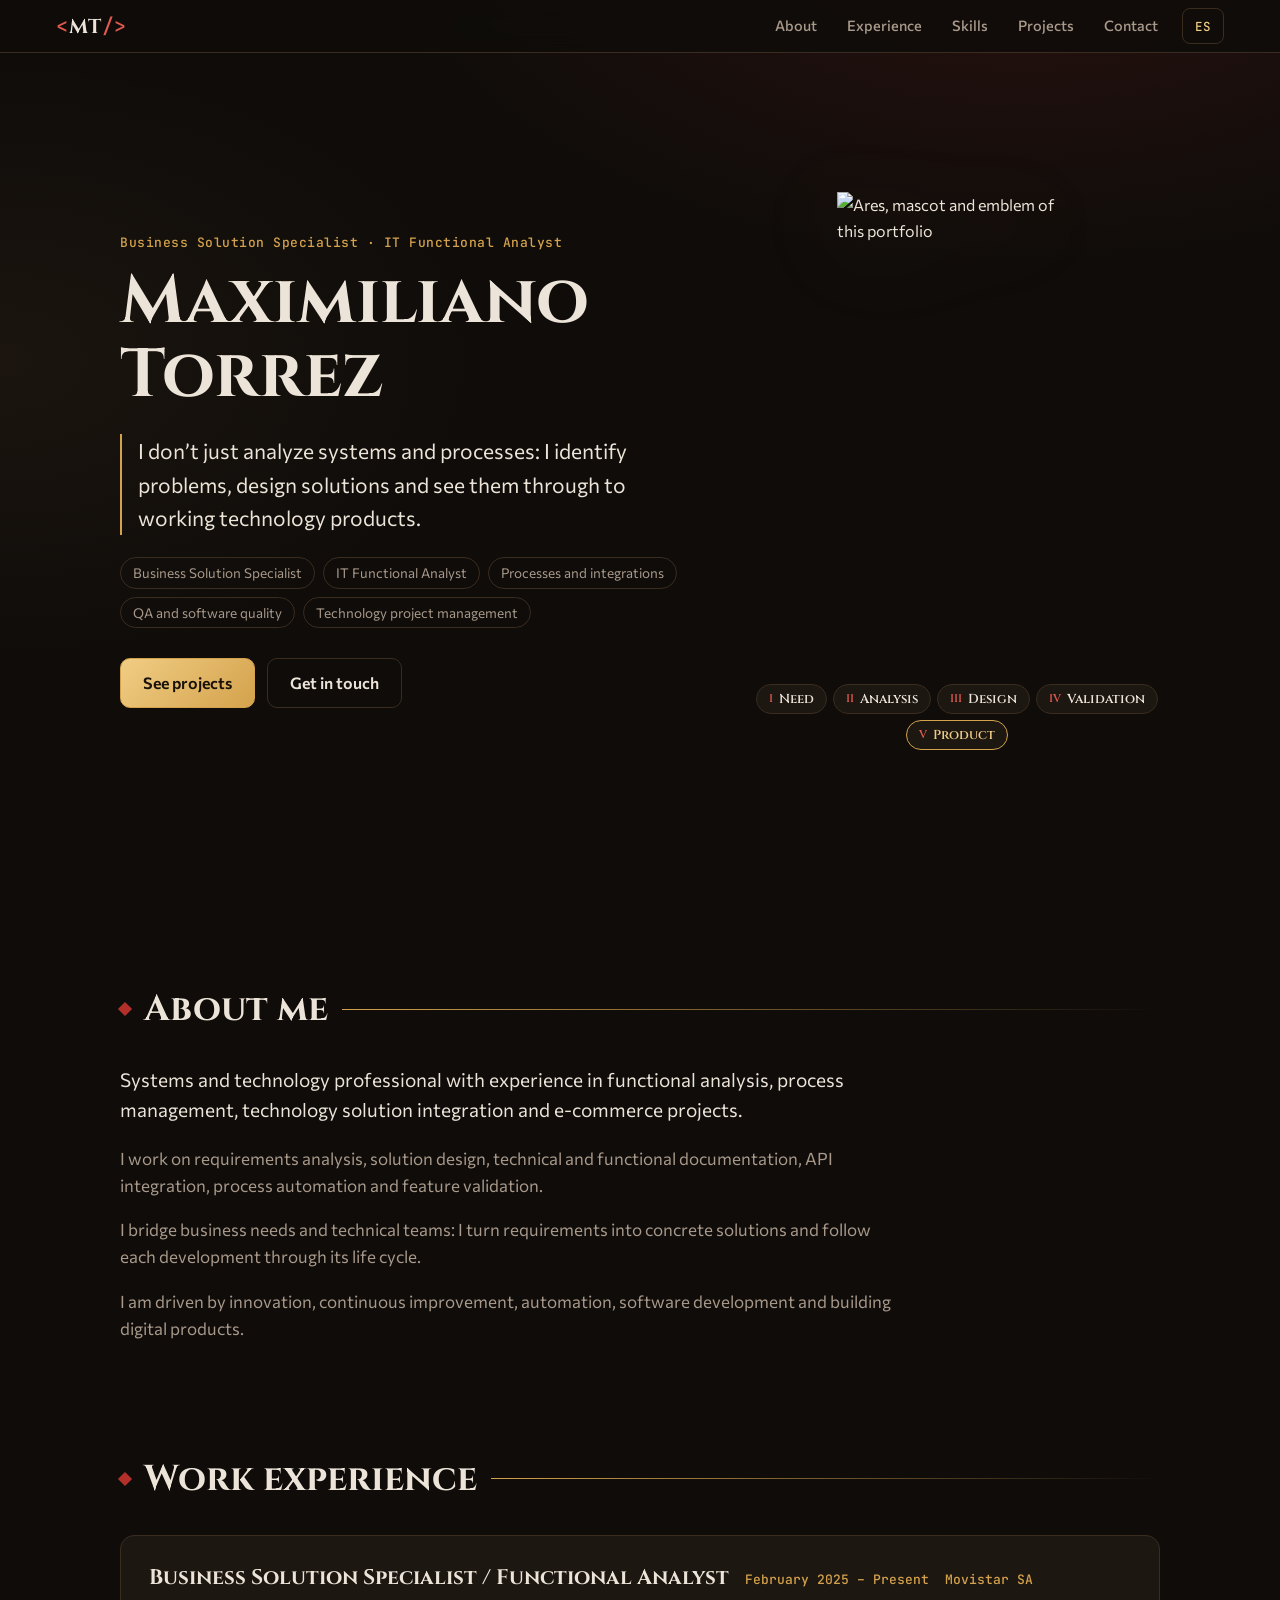
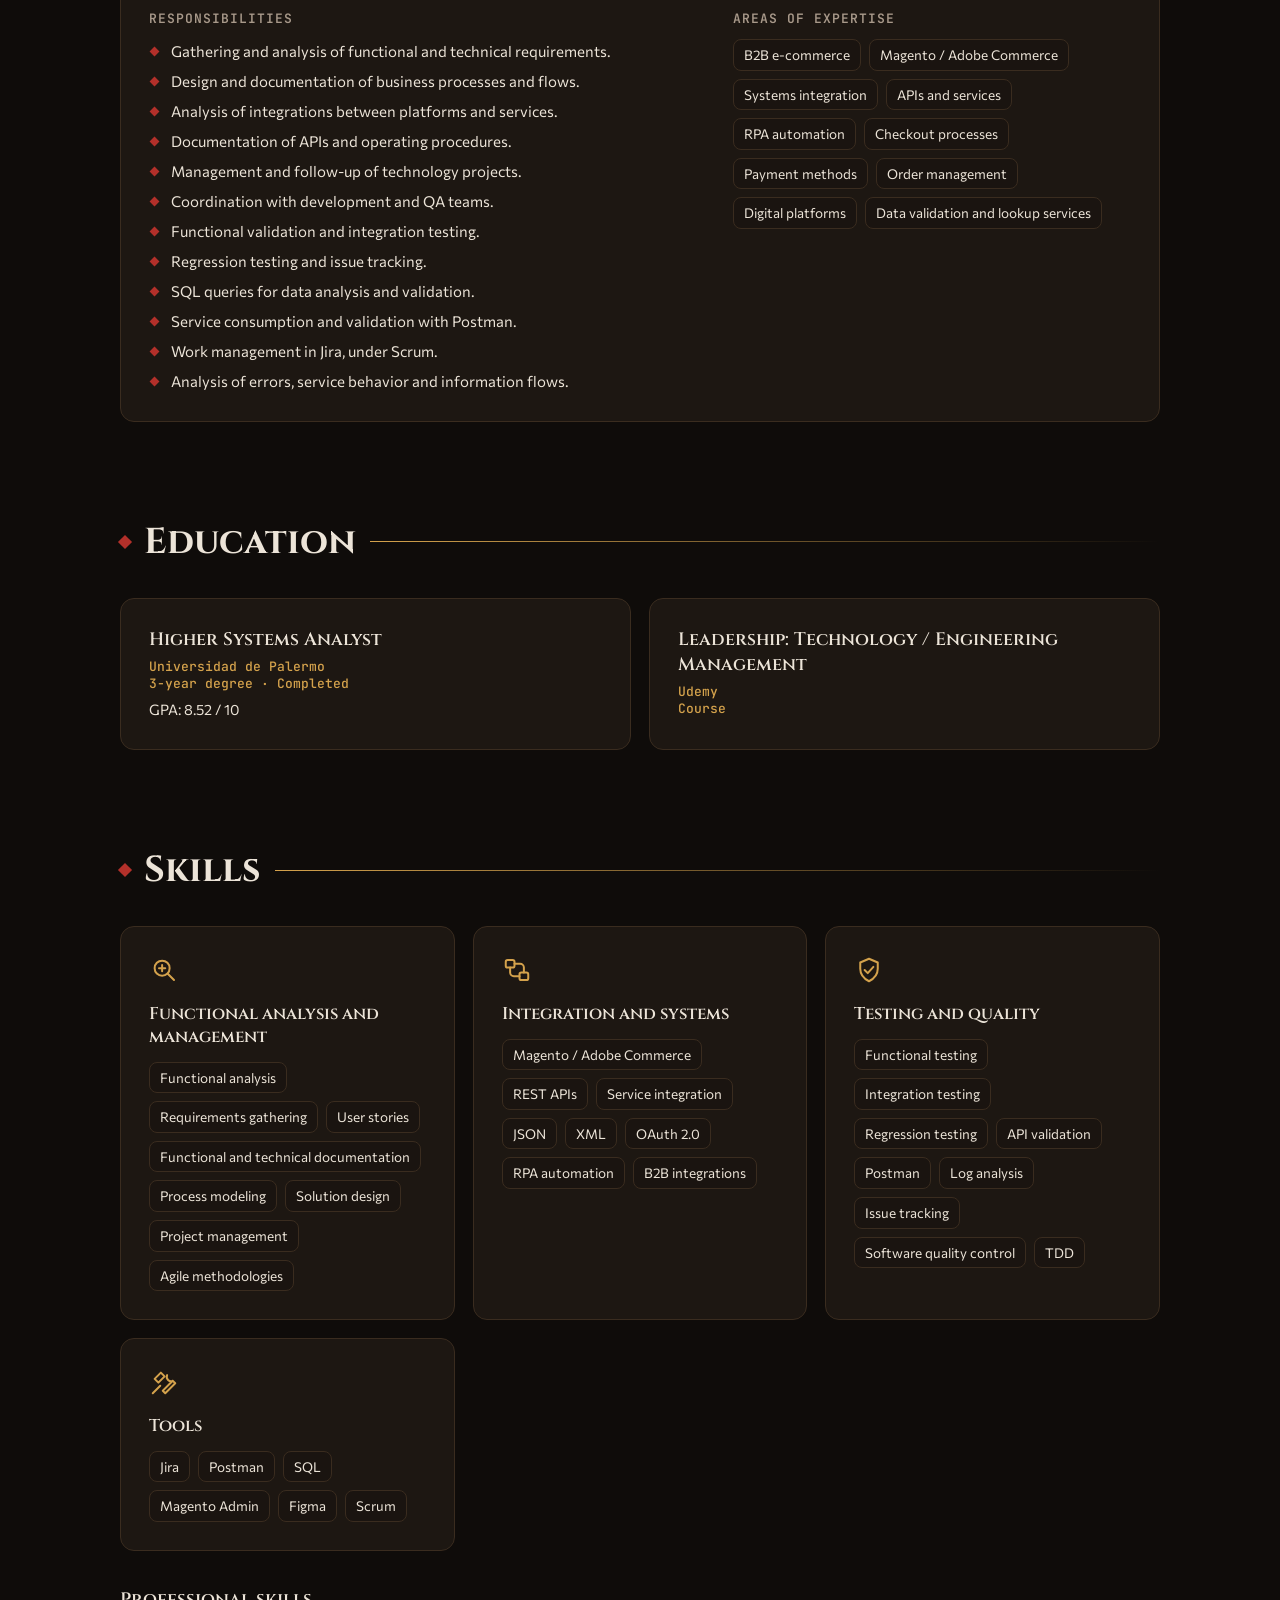
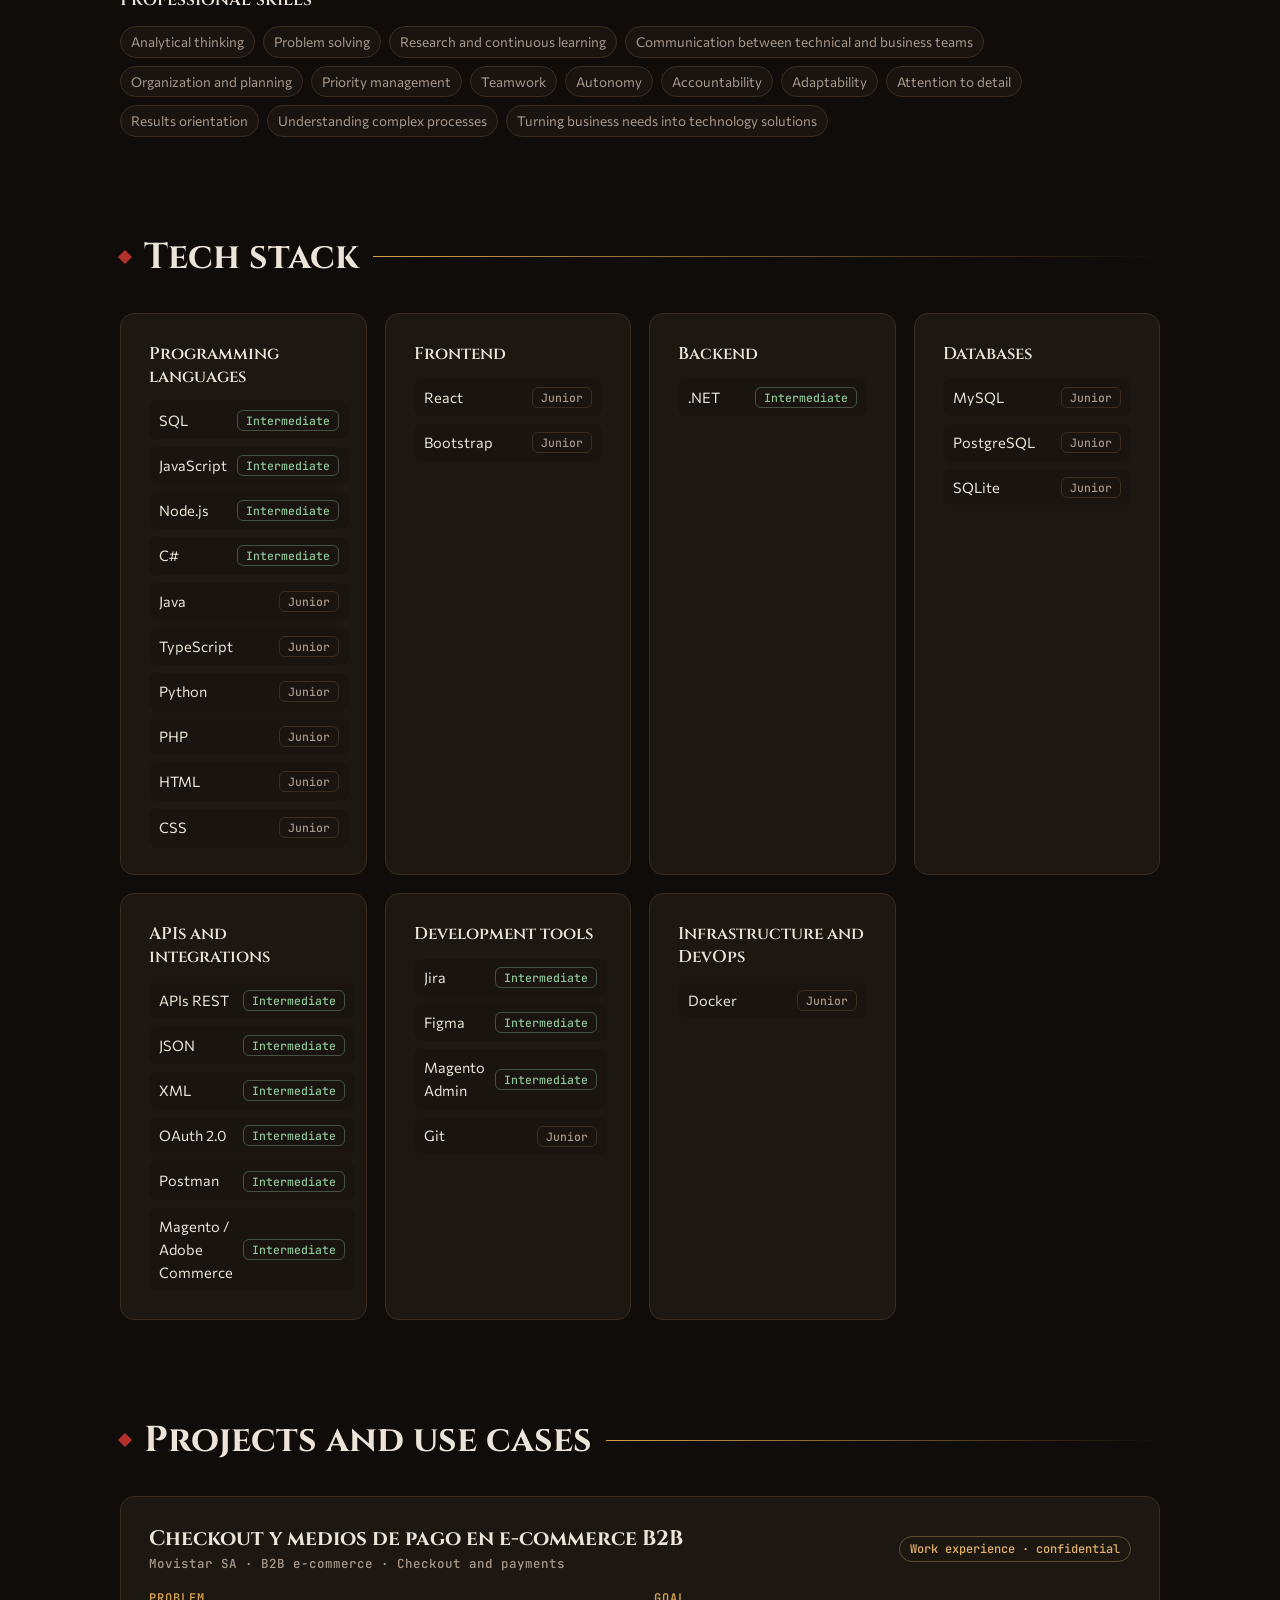
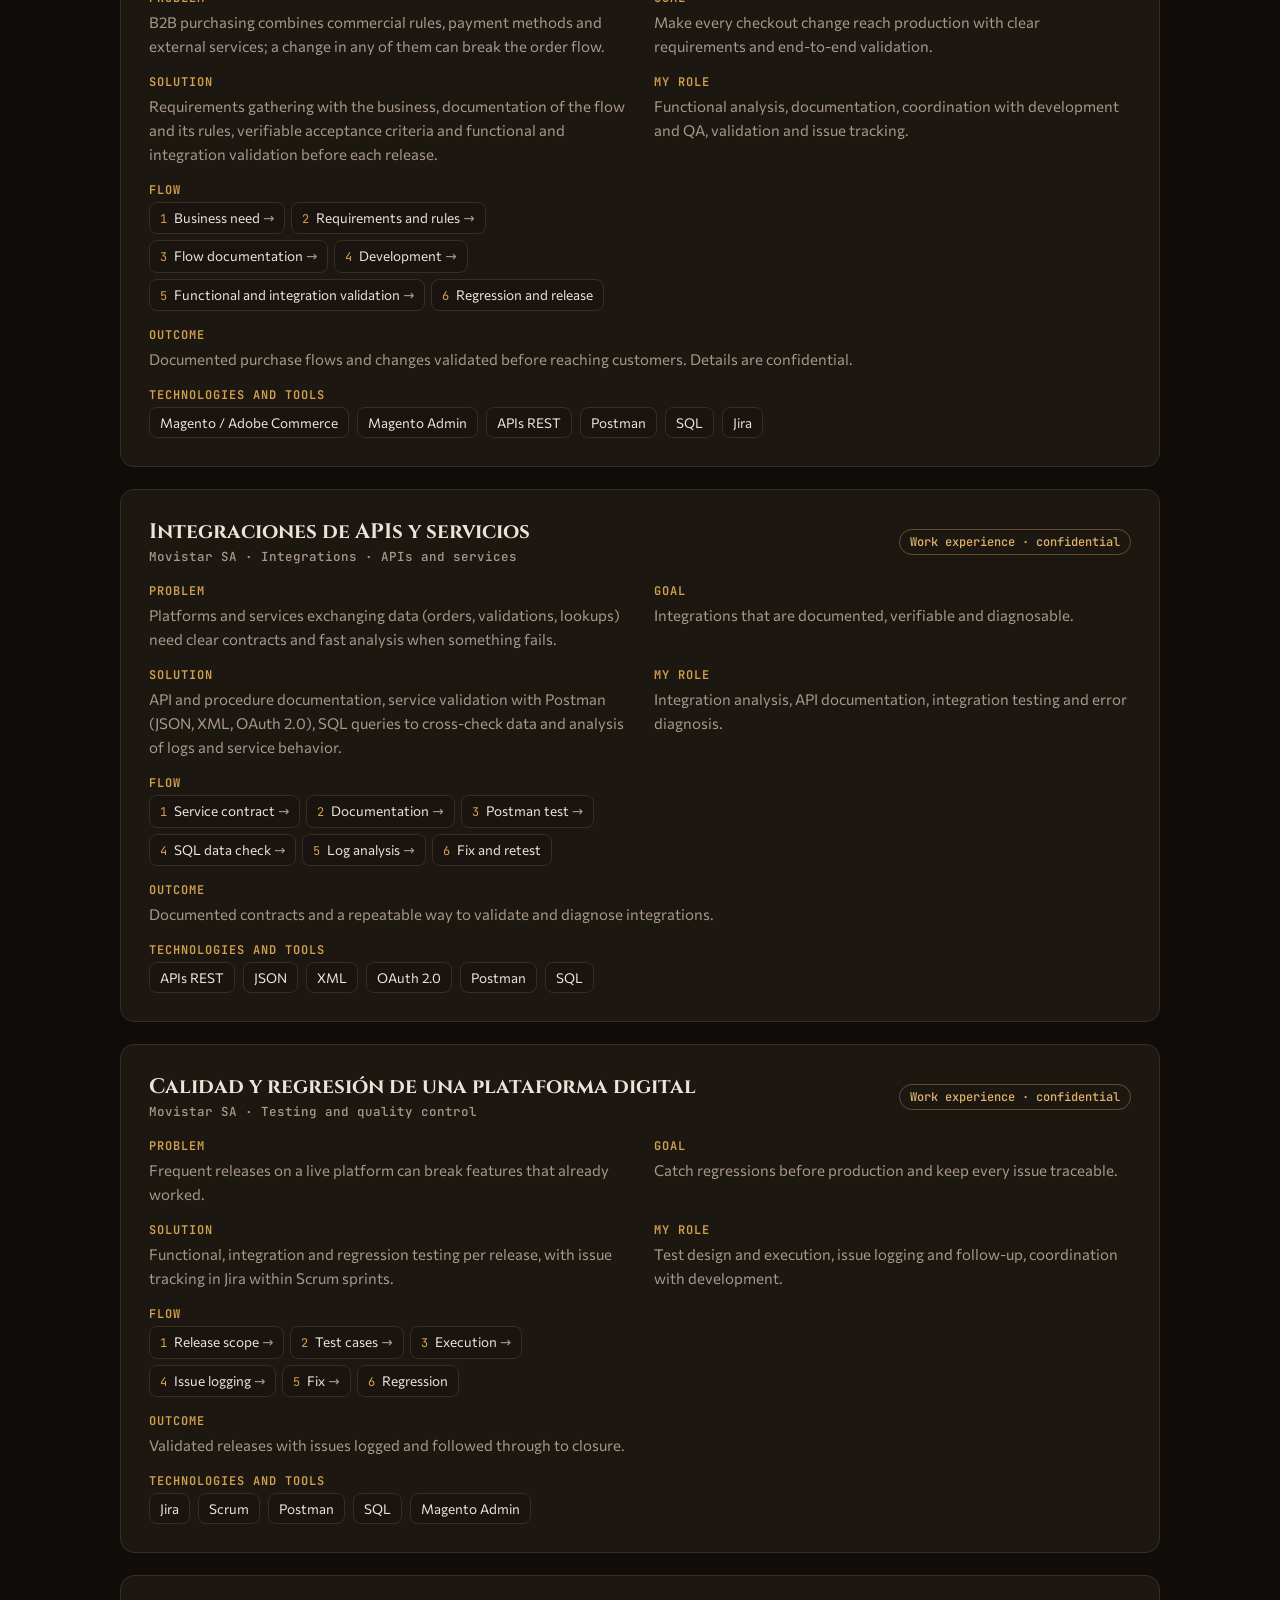
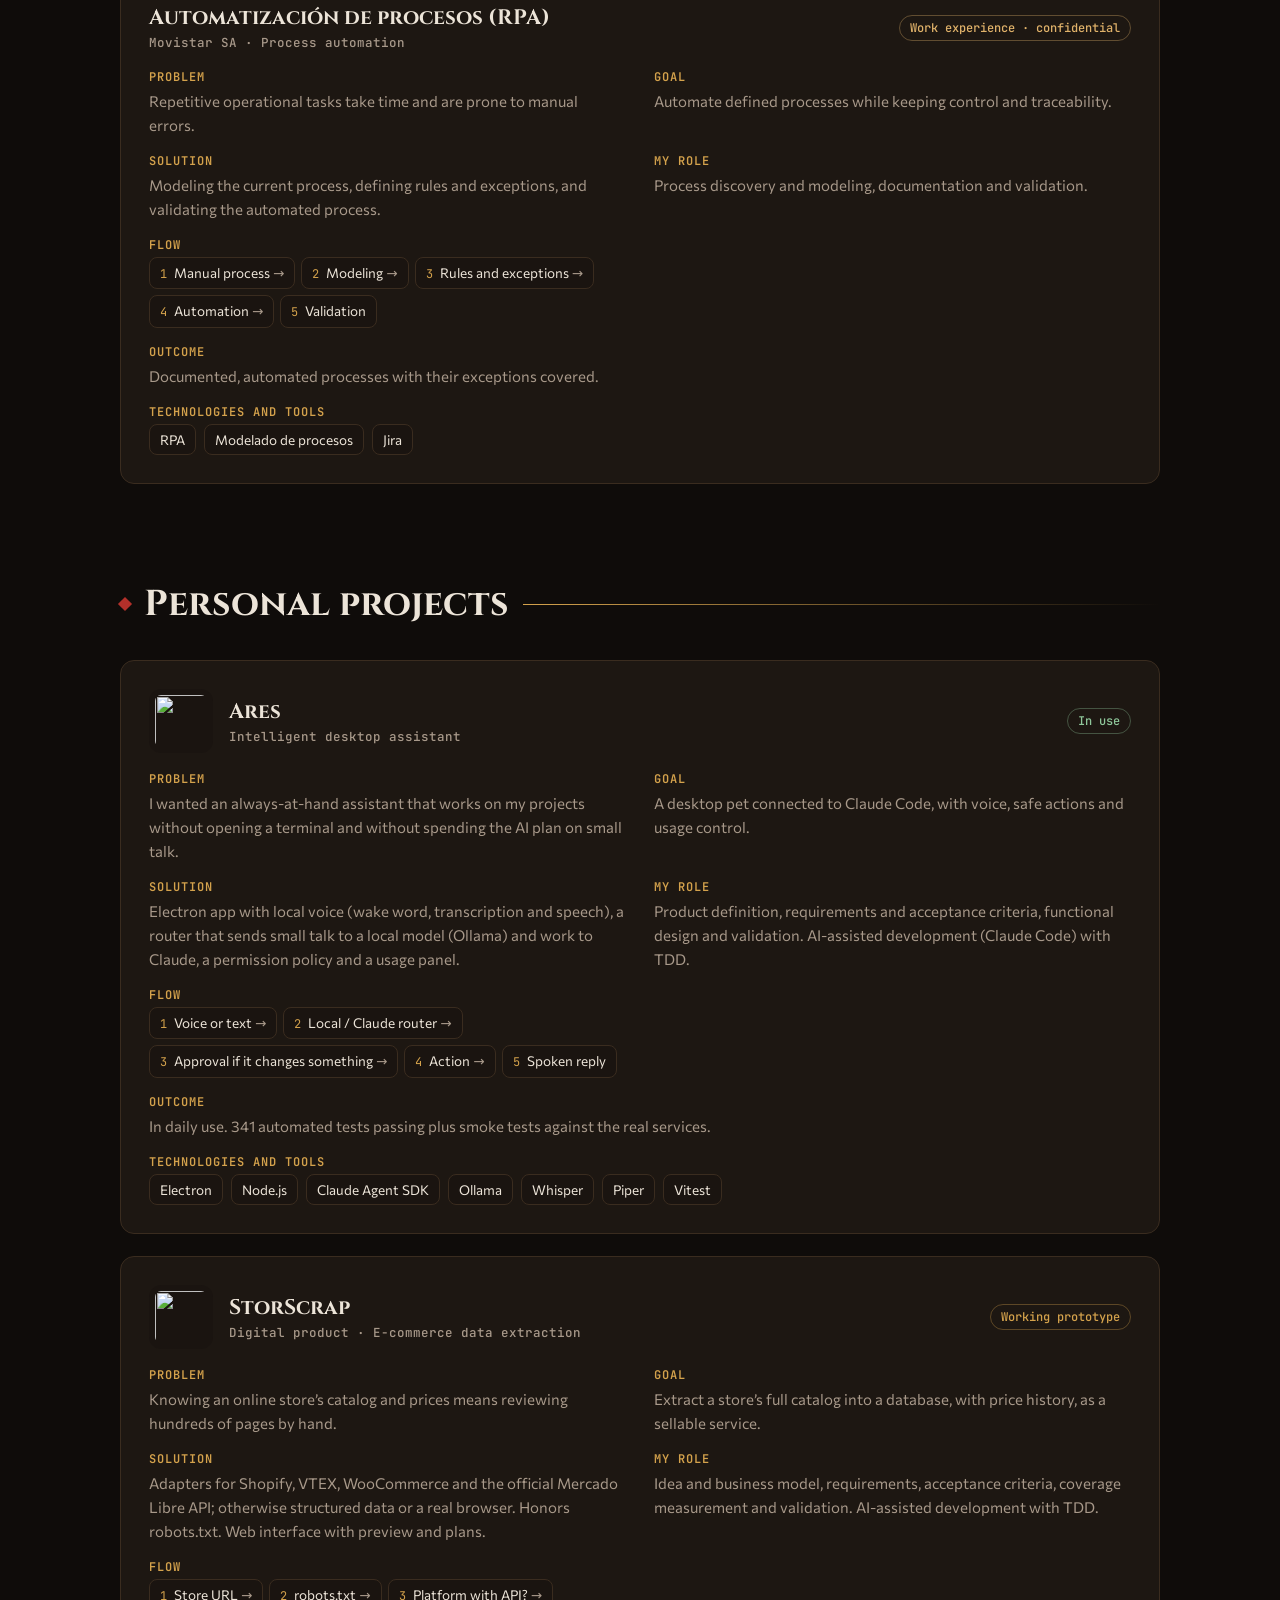
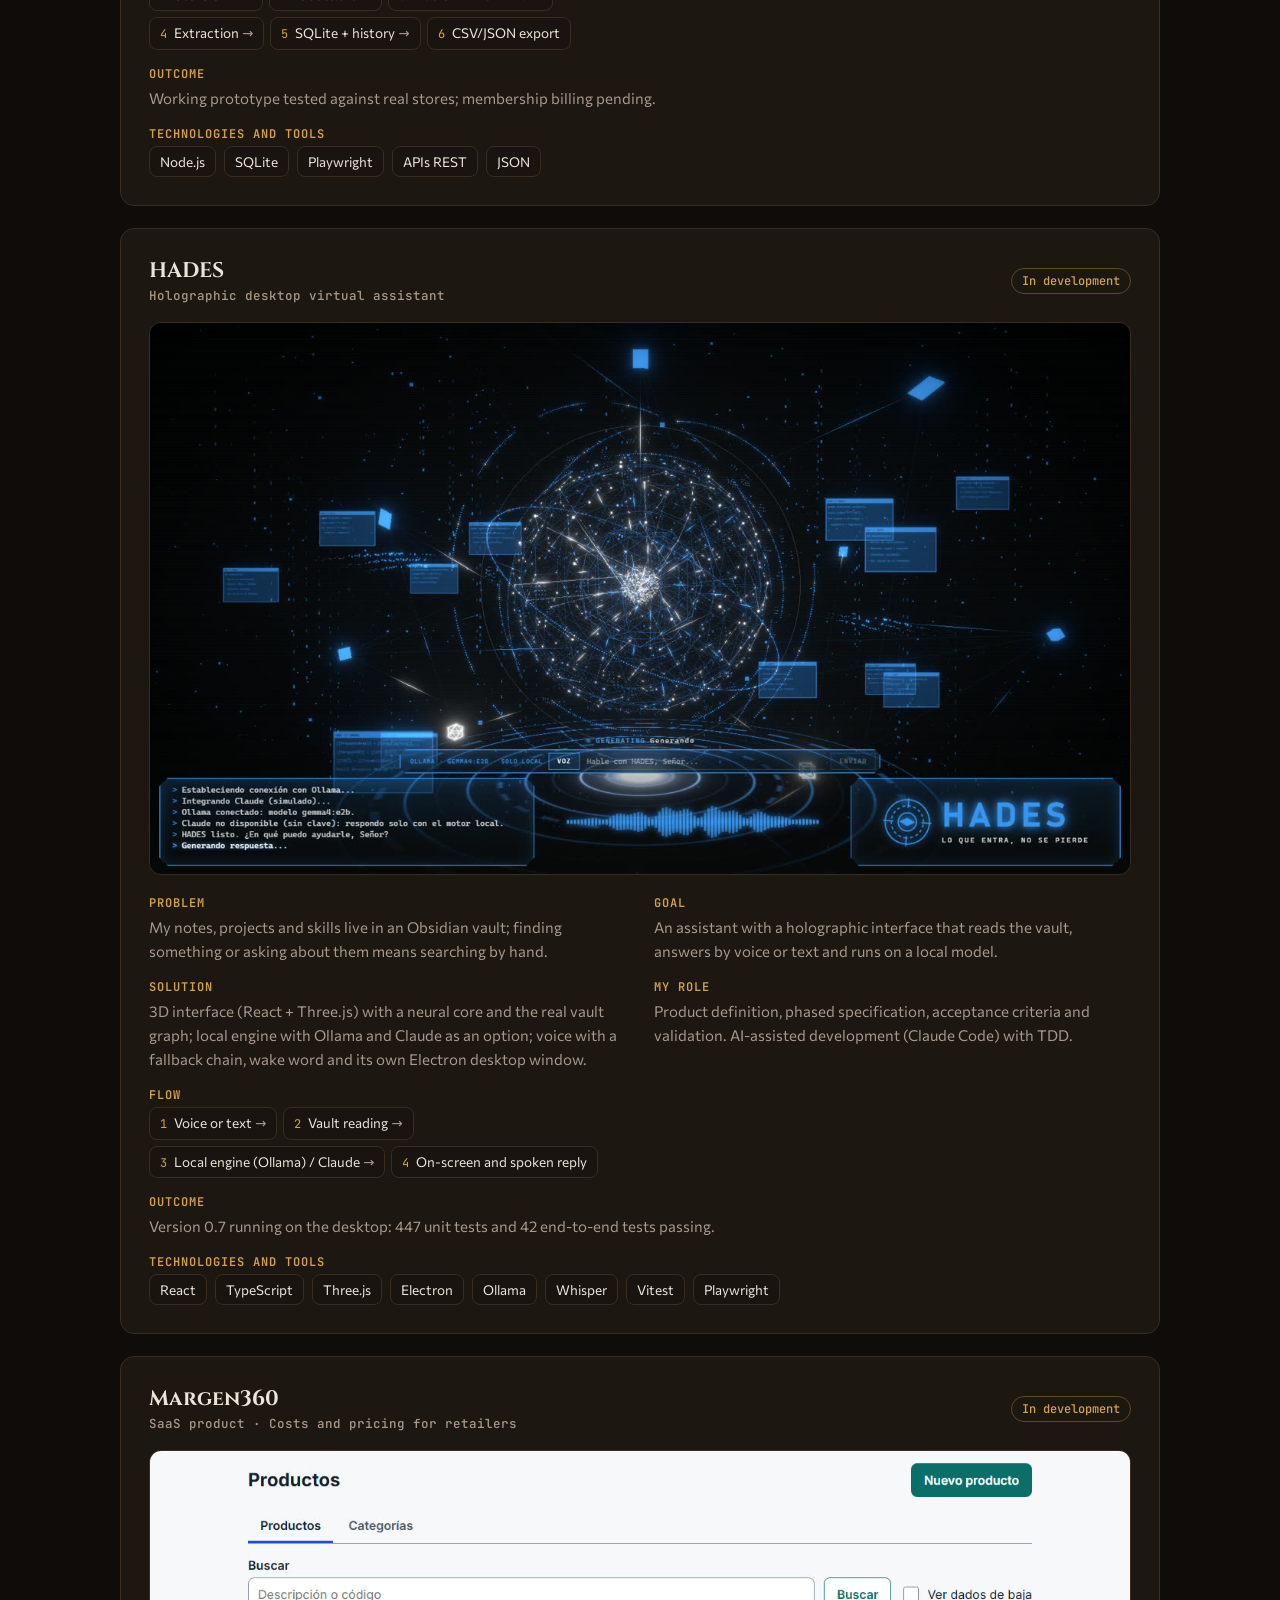
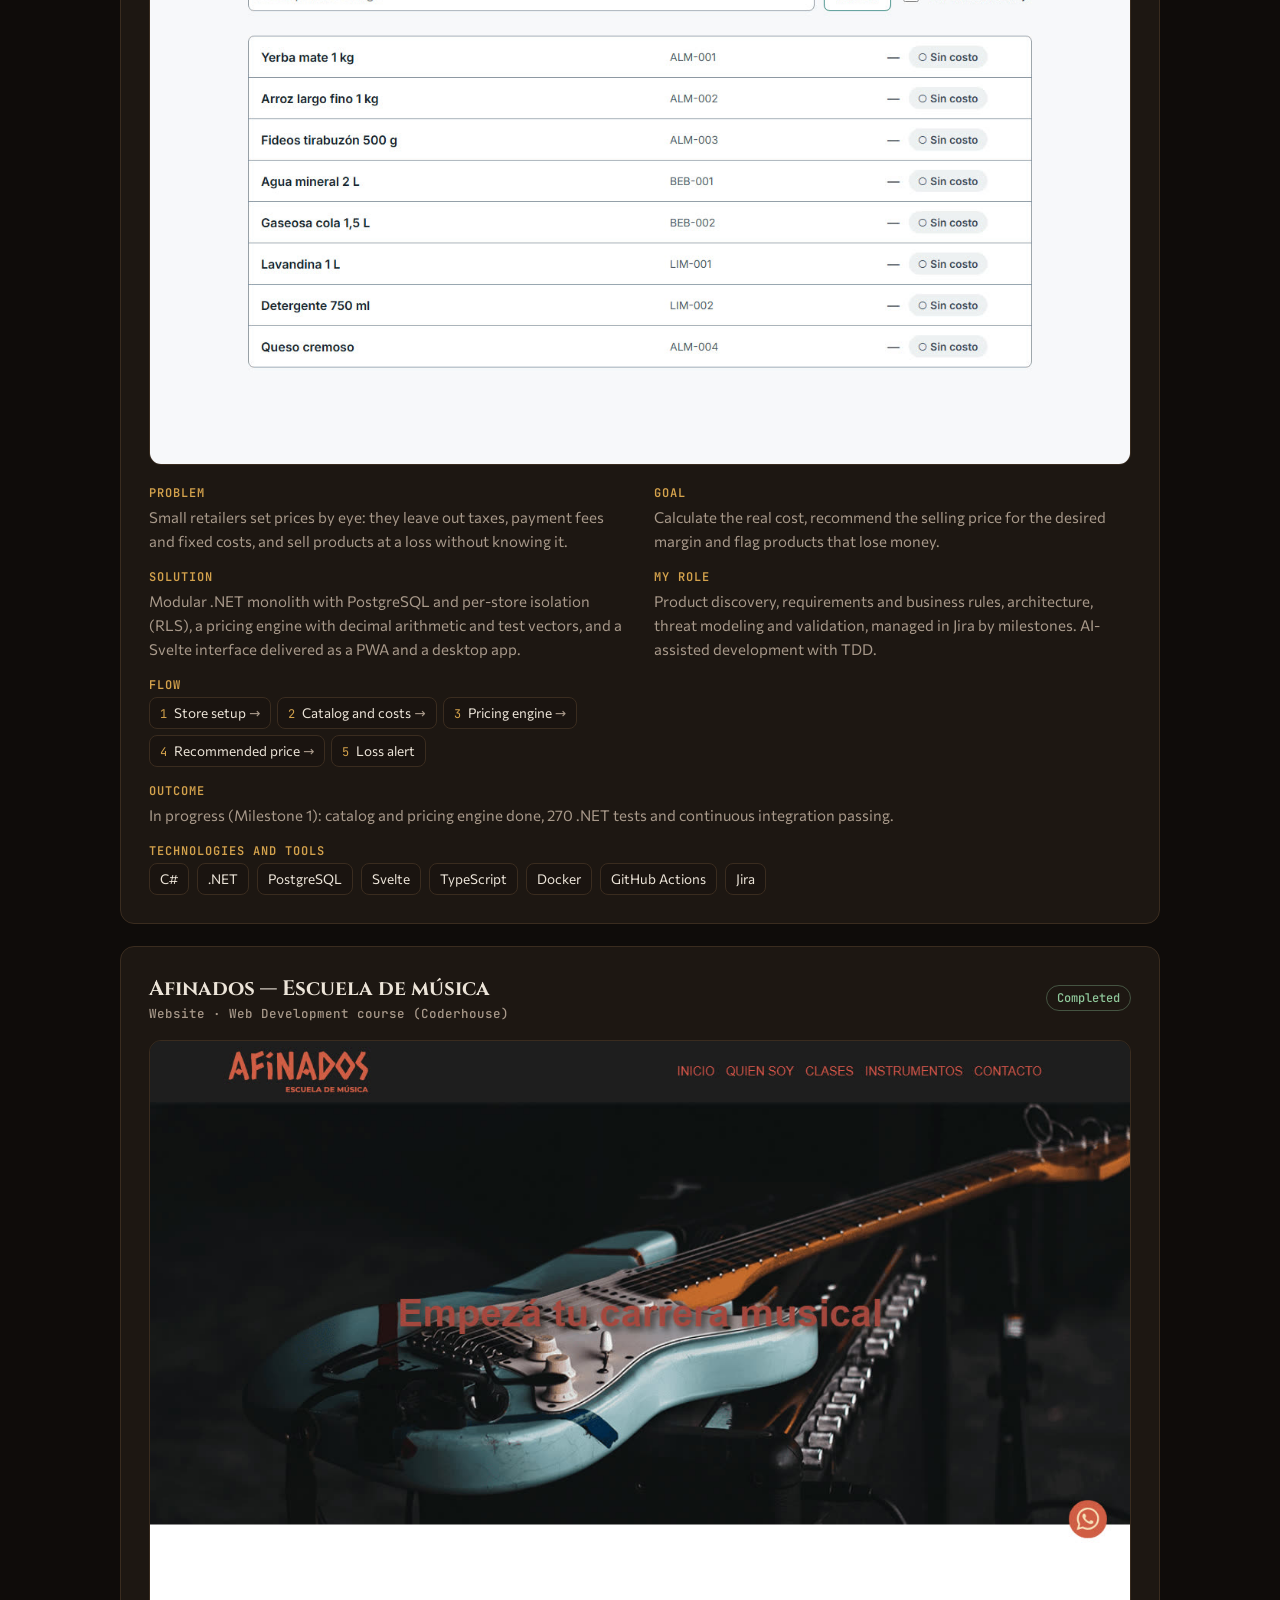
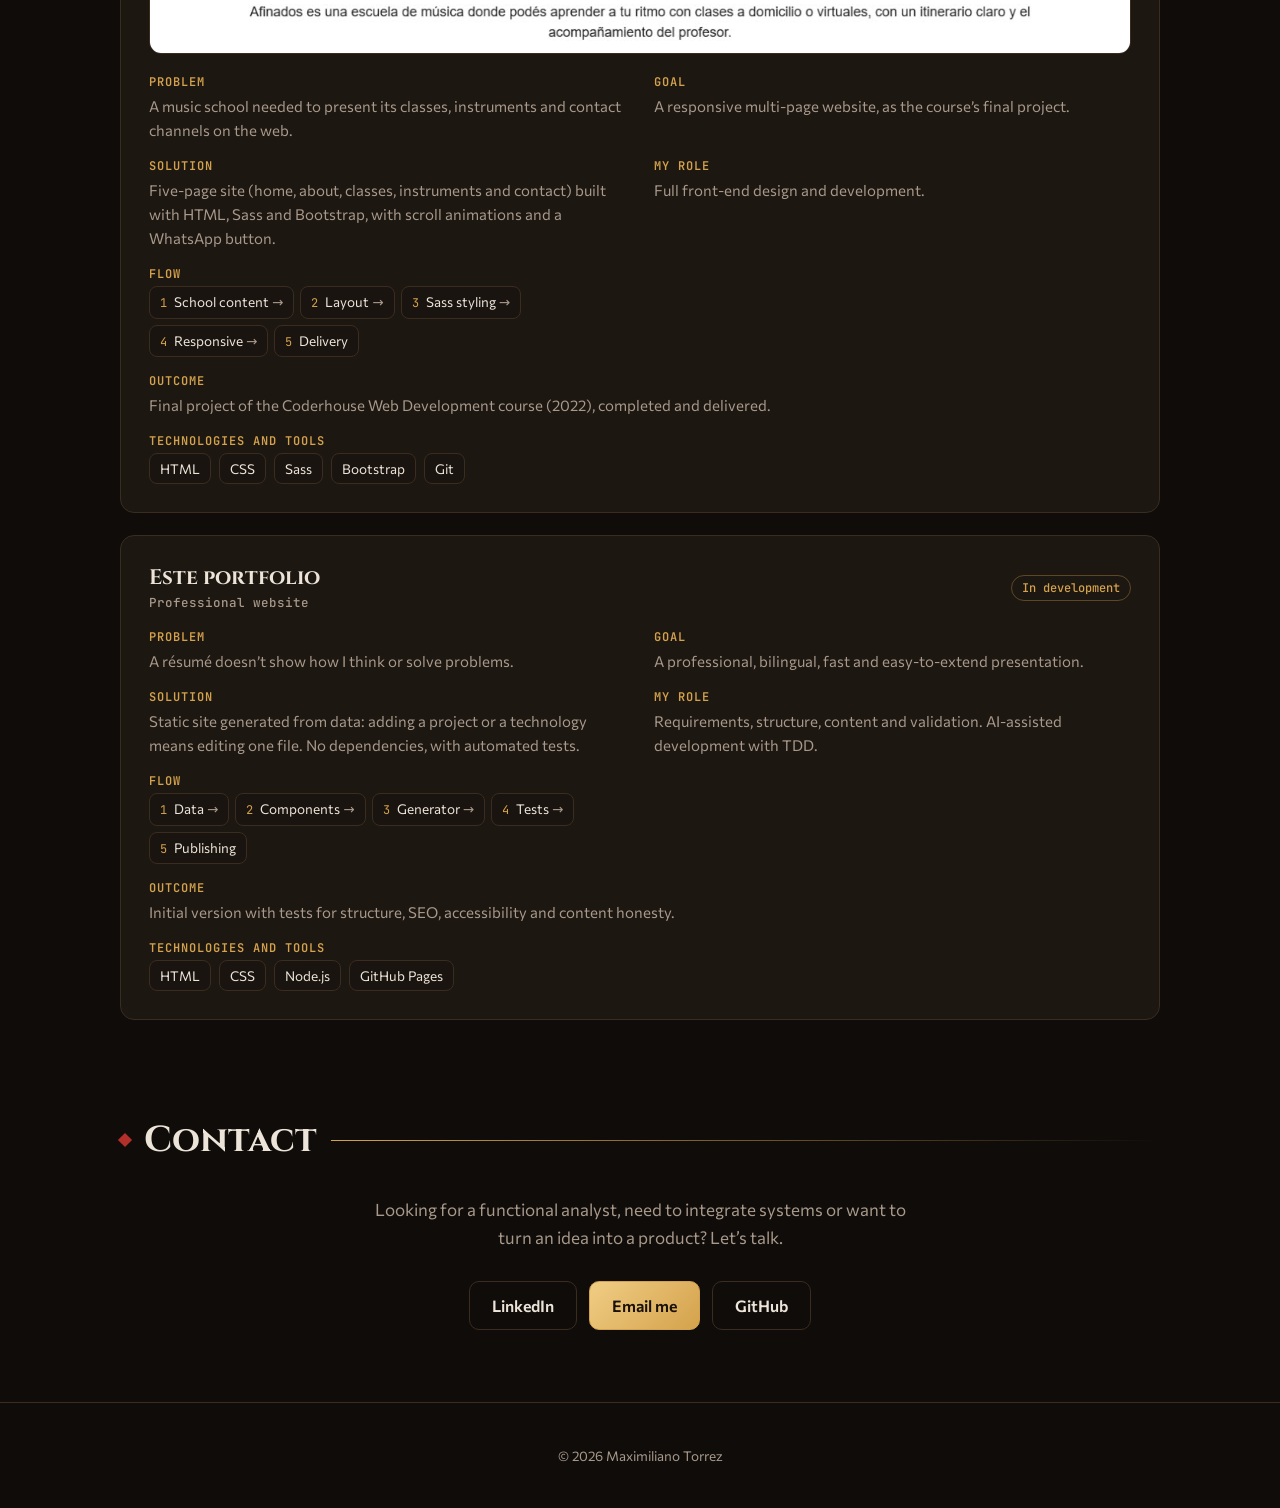
==== commit e9356dbf: "Formación sin ORT, Liderazgo en Udemy, casos en Movistar, herramientas en intermedio y fuente Commis" ====
--- a/docs/en/index.html
+++ b/docs/en/index.html
@@ -18,7 +18,7 @@
 <link rel="icon" href="../assets/ares.svg" type="image/svg+xml">
 <link rel="preconnect" href="https://fonts.googleapis.com">
 <link rel="preconnect" href="https://fonts.gstatic.com" crossorigin>
-<link href="https://fonts.googleapis.com/css2?family=Cinzel:wght@600;700&family=Inter:wght@400;500;600&family=JetBrains+Mono:wght@500&display=swap" rel="stylesheet">
+<link href="https://fonts.googleapis.com/css2?family=Cinzel:wght@600;700&family=Commissioner:wght@400;500;600&family=JetBrains+Mono:wght@500&display=swap" rel="stylesheet">
 <link rel="stylesheet" href="../styles.css">
 <script type="application/ld+json">{"@context":"https://schema.org","@type":"Person","name":"Maximiliano Torrez","url":"https://maxitorrez.github.io/en/","jobTitle":"Business Solution Specialist · IT Functional Analyst","description":"Maximiliano Torrez, Business Solution Specialist and IT Functional Analyst: requirements analysis, API integrations, B2B e-commerce on Magento / Adobe Commerce, QA and automation.","sameAs":["https://github.com/maxitorrez","https://www.linkedin.com/in/patricio-torrez"],"knowsAbout":["Functional analysis","Requirements gathering","User stories","Functional and technical documentation","Process modeling","Solution design","Project management","Agile methodologies","Magento / Adobe Commerce","REST APIs","Service integration","JSON","XML","OAuth 2.0","RPA automation","B2B integrations","Functional testing","Integration testing","Regression testing","API validation","Postman","Log analysis","Issue tracking","Software quality control","TDD","Jira","Postman","SQL","Magento Admin","Figma","Scrum"]}</script>
 </head>
@@ -51,12 +51,12 @@
     <div><h4>Areas of expertise</h4><ul class="chips"><li class="chip">B2B e-commerce</li><li class="chip">Magento / Adobe Commerce</li><li class="chip">Systems integration</li><li class="chip">APIs and services</li><li class="chip">RPA automation</li><li class="chip">Checkout processes</li><li class="chip">Payment methods</li><li class="chip">Order management</li><li class="chip">Digital platforms</li><li class="chip">Data validation and lookup services</li></ul></div>
   </div>
 </article></section>
-<section id="formacion" class="section" aria-labelledby="formacion-t"><h2 id="formacion-t" class="section-title">Education</h2><ul class="grid edu-list"><li class="card edu"><h3>Higher Systems Analyst</h3><p class="inst">Universidad de Palermo</p><p class="period">3-year degree · Completed</p><p class="note">GPA: 8.52 / 10</p></li><li class="card edu"><h3>Systems training</h3><p class="inst">ORT</p></li><li class="card edu"><h3>Leadership: Technology / Engineering Management</h3></li></ul></section>
+<section id="formacion" class="section" aria-labelledby="formacion-t"><h2 id="formacion-t" class="section-title">Education</h2><ul class="grid edu-list"><li class="card edu"><h3>Higher Systems Analyst</h3><p class="inst">Universidad de Palermo</p><p class="period">3-year degree · Completed</p><p class="note">GPA: 8.52 / 10</p></li><li class="card edu"><h3>Leadership: Technology / Engineering Management</h3><p class="inst">Udemy</p><p class="period">Course</p></li></ul></section>
 <section id="skills" class="section" aria-labelledby="skills-t"><h2 id="skills-t" class="section-title">Skills</h2><div class="grid skills"><div class="card skill-group"><svg class="icon" viewBox="0 0 24 24" aria-hidden="true" focusable="false"><g fill="none" stroke="currentColor" stroke-width="1.6" stroke-linecap="round" stroke-linejoin="round"><circle cx="10.5" cy="10.5" r="6"/><path d="M15 15l5 5M8 10.5h5M10.5 8v5"/></g></svg><h3>Functional analysis and management</h3><ul class="chips"><li class="chip">Functional analysis</li><li class="chip">Requirements gathering</li><li class="chip">User stories</li><li class="chip">Functional and technical documentation</li><li class="chip">Process modeling</li><li class="chip">Solution design</li><li class="chip">Project management</li><li class="chip">Agile methodologies</li></ul></div><div class="card skill-group"><svg class="icon" viewBox="0 0 24 24" aria-hidden="true" focusable="false"><g fill="none" stroke="currentColor" stroke-width="1.6" stroke-linecap="round" stroke-linejoin="round"><rect x="3" y="4" width="7" height="6" rx="1.5"/><rect x="14" y="14" width="7" height="6" rx="1.5"/><path d="M6.5 10v4a3 3 0 0 0 3 3H14M17.5 14v-4a3 3 0 0 0-3-3H10"/></g></svg><h3>Integration and systems</h3><ul class="chips"><li class="chip">Magento / Adobe Commerce</li><li class="chip">REST APIs</li><li class="chip">Service integration</li><li class="chip">JSON</li><li class="chip">XML</li><li class="chip">OAuth 2.0</li><li class="chip">RPA automation</li><li class="chip">B2B integrations</li></ul></div><div class="card skill-group"><svg class="icon" viewBox="0 0 24 24" aria-hidden="true" focusable="false"><g fill="none" stroke="currentColor" stroke-width="1.6" stroke-linecap="round" stroke-linejoin="round"><path d="M12 3l7 3v5c0 4.5-3 8-7 10-4-2-7-5.5-7-10V6z"/><path d="M8.5 12l2.5 2.5 4.5-5"/></g></svg><h3>Testing and quality</h3><ul class="chips"><li class="chip">Functional testing</li><li class="chip">Integration testing</li><li class="chip">Regression testing</li><li class="chip">API validation</li><li class="chip">Postman</li><li class="chip">Log analysis</li><li class="chip">Issue tracking</li><li class="chip">Software quality control</li><li class="chip">TDD</li></ul></div><div class="card skill-group"><svg class="icon" viewBox="0 0 24 24" aria-hidden="true" focusable="false"><g fill="none" stroke="currentColor" stroke-width="1.6" stroke-linecap="round" stroke-linejoin="round"><path d="M14.5 6.5a3.5 3.5 0 0 0 4.6 4.6L21 13l-8 8-2-2 8-8"/><path d="M3 21l6-6M9.5 4.5l3 3-5 5-3-3z"/></g></svg><h3>Tools</h3><ul class="chips"><li class="chip">Jira</li><li class="chip">Postman</li><li class="chip">SQL</li><li class="chip">Magento Admin</li><li class="chip">Figma</li><li class="chip">Scrum</li></ul></div></div>
 <h3 class="sub">Professional skills</h3><ul class="chips"><li class="chip soft">Analytical thinking</li><li class="chip soft">Problem solving</li><li class="chip soft">Research and continuous learning</li><li class="chip soft">Communication between technical and business teams</li><li class="chip soft">Organization and planning</li><li class="chip soft">Priority management</li><li class="chip soft">Teamwork</li><li class="chip soft">Autonomy</li><li class="chip soft">Accountability</li><li class="chip soft">Adaptability</li><li class="chip soft">Attention to detail</li><li class="chip soft">Results orientation</li><li class="chip soft">Understanding complex processes</li><li class="chip soft">Turning business needs into technology solutions</li></ul></section>
-<section id="stack" class="section" aria-labelledby="stack-t"><h2 id="stack-t" class="section-title">Tech stack</h2><div class="grid stack"><div class="card stack-group"><h3>Programming languages</h3><ul class="tech-list"><li class="tech"><span class="tech-name">SQL</span><span class="level level-intermedio">Intermediate</span></li><li class="tech"><span class="tech-name">JavaScript</span><span class="level level-intermedio">Intermediate</span></li><li class="tech"><span class="tech-name">Node.js</span><span class="level level-intermedio">Intermediate</span></li><li class="tech"><span class="tech-name">C#</span><span class="level level-intermedio">Intermediate</span></li><li class="tech"><span class="tech-name">Java</span><span class="level level-junior">Junior</span></li><li class="tech"><span class="tech-name">TypeScript</span><span class="level level-junior">Junior</span></li><li class="tech"><span class="tech-name">Python</span><span class="level level-junior">Junior</span></li><li class="tech"><span class="tech-name">PHP</span><span class="level level-junior">Junior</span></li><li class="tech"><span class="tech-name">HTML</span><span class="level level-junior">Junior</span></li><li class="tech"><span class="tech-name">CSS</span><span class="level level-junior">Junior</span></li></ul></div><div class="card stack-group"><h3>Frontend</h3><ul class="tech-list"><li class="tech"><span class="tech-name">React</span><span class="level level-junior">Junior</span></li><li class="tech"><span class="tech-name">Bootstrap</span><span class="level level-junior">Junior</span></li></ul></div><div class="card stack-group"><h3>Backend</h3><ul class="tech-list"><li class="tech"><span class="tech-name">.NET</span><span class="level level-intermedio">Intermediate</span></li></ul></div><div class="card stack-group"><h3>Databases</h3><ul class="tech-list"><li class="tech"><span class="tech-name">MySQL</span><span class="level level-junior">Junior</span></li><li class="tech"><span class="tech-name">PostgreSQL</span><span class="level level-junior">Junior</span></li><li class="tech"><span class="tech-name">SQLite</span><span class="level level-junior">Junior</span></li></ul></div><div class="card stack-group"><h3>APIs and integrations</h3><ul class="tech-list"><li class="tech"><span class="tech-name">APIs REST</span></li><li class="tech"><span class="tech-name">JSON</span></li><li class="tech"><span class="tech-name">XML</span></li><li class="tech"><span class="tech-name">OAuth 2.0</span></li><li class="tech"><span class="tech-name">Postman</span></li><li class="tech"><span class="tech-name">Magento / Adobe Commerce</span></li></ul></div><div class="card stack-group"><h3>Development tools</h3><ul class="tech-list"><li class="tech"><span class="tech-name">Jira</span></li><li class="tech"><span class="tech-name">Figma</span></li><li class="tech"><span class="tech-name">Magento Admin</span></li><li class="tech"><span class="tech-name">Git</span><span class="level level-junior">Junior</span></li></ul></div><div class="card stack-group"><h3>Infrastructure and DevOps</h3><ul class="tech-list"><li class="tech"><span class="tech-name">Docker</span><span class="level level-junior">Junior</span></li></ul></div></div></section>
+<section id="stack" class="section" aria-labelledby="stack-t"><h2 id="stack-t" class="section-title">Tech stack</h2><div class="grid stack"><div class="card stack-group"><h3>Programming languages</h3><ul class="tech-list"><li class="tech"><span class="tech-name">SQL</span><span class="level level-intermedio">Intermediate</span></li><li class="tech"><span class="tech-name">JavaScript</span><span class="level level-intermedio">Intermediate</span></li><li class="tech"><span class="tech-name">Node.js</span><span class="level level-intermedio">Intermediate</span></li><li class="tech"><span class="tech-name">C#</span><span class="level level-intermedio">Intermediate</span></li><li class="tech"><span class="tech-name">Java</span><span class="level level-junior">Junior</span></li><li class="tech"><span class="tech-name">TypeScript</span><span class="level level-junior">Junior</span></li><li class="tech"><span class="tech-name">Python</span><span class="level level-junior">Junior</span></li><li class="tech"><span class="tech-name">PHP</span><span class="level level-junior">Junior</span></li><li class="tech"><span class="tech-name">HTML</span><span class="level level-junior">Junior</span></li><li class="tech"><span class="tech-name">CSS</span><span class="level level-junior">Junior</span></li></ul></div><div class="card stack-group"><h3>Frontend</h3><ul class="tech-list"><li class="tech"><span class="tech-name">React</span><span class="level level-junior">Junior</span></li><li class="tech"><span class="tech-name">Bootstrap</span><span class="level level-junior">Junior</span></li></ul></div><div class="card stack-group"><h3>Backend</h3><ul class="tech-list"><li class="tech"><span class="tech-name">.NET</span><span class="level level-intermedio">Intermediate</span></li></ul></div><div class="card stack-group"><h3>Databases</h3><ul class="tech-list"><li class="tech"><span class="tech-name">MySQL</span><span class="level level-junior">Junior</span></li><li class="tech"><span class="tech-name">PostgreSQL</span><span class="level level-junior">Junior</span></li><li class="tech"><span class="tech-name">SQLite</span><span class="level level-junior">Junior</span></li></ul></div><div class="card stack-group"><h3>APIs and integrations</h3><ul class="tech-list"><li class="tech"><span class="tech-name">APIs REST</span><span class="level level-intermedio">Intermediate</span></li><li class="tech"><span class="tech-name">JSON</span><span class="level level-intermedio">Intermediate</span></li><li class="tech"><span class="tech-name">XML</span><span class="level level-intermedio">Intermediate</span></li><li class="tech"><span class="tech-name">OAuth 2.0</span><span class="level level-intermedio">Intermediate</span></li><li class="tech"><span class="tech-name">Postman</span><span class="level level-intermedio">Intermediate</span></li><li class="tech"><span class="tech-name">Magento / Adobe Commerce</span><span class="level level-intermedio">Intermediate</span></li></ul></div><div class="card stack-group"><h3>Development tools</h3><ul class="tech-list"><li class="tech"><span class="tech-name">Jira</span><span class="level level-intermedio">Intermediate</span></li><li class="tech"><span class="tech-name">Figma</span><span class="level level-intermedio">Intermediate</span></li><li class="tech"><span class="tech-name">Magento Admin</span><span class="level level-intermedio">Intermediate</span></li><li class="tech"><span class="tech-name">Git</span><span class="level level-junior">Junior</span></li></ul></div><div class="card stack-group"><h3>Infrastructure and DevOps</h3><ul class="tech-list"><li class="tech"><span class="tech-name">Docker</span><span class="level level-junior">Junior</span></li></ul></div></div></section>
 <section id="proyectos" class="section" aria-labelledby="proyectos-t"><h2 id="proyectos-t" class="section-title">Projects and use cases</h2><div class="projects"><article class="card project" id="p-checkout-b2b">
-  <header class="project-head"><div><h3>Checkout y medios de pago en e-commerce B2B</h3><p class="category">B2B e-commerce · Checkout and payments</p></div><span class="badge badge-laboral">Work experience · confidential</span></header>
+  <header class="project-head"><div><h3>Checkout y medios de pago en e-commerce B2B</h3><p class="category">Movistar SA · B2B e-commerce · Checkout and payments</p></div><span class="badge badge-laboral">Work experience · confidential</span></header>
   
   <dl class="fields">
     <div class="field"><dt>Problem</dt><dd>B2B purchasing combines commercial rules, payment methods and external services; a change in any of them can break the order flow.</dd></div>
@@ -68,7 +68,7 @@
     <div class="field"><dt>Technologies and tools</dt><dd><ul class="chips"><li class="chip">Magento / Adobe Commerce</li><li class="chip">Magento Admin</li><li class="chip">APIs REST</li><li class="chip">Postman</li><li class="chip">SQL</li><li class="chip">Jira</li></ul></dd></div>
   </dl>
 </article><article class="card project" id="p-integraciones">
-  <header class="project-head"><div><h3>Integraciones de APIs y servicios</h3><p class="category">Integrations · APIs and services</p></div><span class="badge badge-laboral">Work experience · confidential</span></header>
+  <header class="project-head"><div><h3>Integraciones de APIs y servicios</h3><p class="category">Movistar SA · Integrations · APIs and services</p></div><span class="badge badge-laboral">Work experience · confidential</span></header>
   
   <dl class="fields">
     <div class="field"><dt>Problem</dt><dd>Platforms and services exchanging data (orders, validations, lookups) need clear contracts and fast analysis when something fails.</dd></div>
@@ -80,7 +80,7 @@
     <div class="field"><dt>Technologies and tools</dt><dd><ul class="chips"><li class="chip">APIs REST</li><li class="chip">JSON</li><li class="chip">XML</li><li class="chip">OAuth 2.0</li><li class="chip">Postman</li><li class="chip">SQL</li></ul></dd></div>
   </dl>
 </article><article class="card project" id="p-qa-regresion">
-  <header class="project-head"><div><h3>Calidad y regresión de una plataforma digital</h3><p class="category">Testing and quality control</p></div><span class="badge badge-laboral">Work experience · confidential</span></header>
+  <header class="project-head"><div><h3>Calidad y regresión de una plataforma digital</h3><p class="category">Movistar SA · Testing and quality control</p></div><span class="badge badge-laboral">Work experience · confidential</span></header>
   
   <dl class="fields">
     <div class="field"><dt>Problem</dt><dd>Frequent releases on a live platform can break features that already worked.</dd></div>
@@ -92,7 +92,7 @@
     <div class="field"><dt>Technologies and tools</dt><dd><ul class="chips"><li class="chip">Jira</li><li class="chip">Scrum</li><li class="chip">Postman</li><li class="chip">SQL</li><li class="chip">Magento Admin</li></ul></dd></div>
   </dl>
 </article><article class="card project" id="p-rpa">
-  <header class="project-head"><div><h3>Automatización de procesos (RPA)</h3><p class="category">Process automation</p></div><span class="badge badge-laboral">Work experience · confidential</span></header>
+  <header class="project-head"><div><h3>Automatización de procesos (RPA)</h3><p class="category">Movistar SA · Process automation</p></div><span class="badge badge-laboral">Work experience · confidential</span></header>
   
   <dl class="fields">
     <div class="field"><dt>Problem</dt><dd>Repetitive operational tasks take time and are prone to manual errors.</dd></div>
--- a/docs/styles.css
+++ b/docs/styles.css
@@ -1,4 +1,4 @@
-/* Identidad Ares: oscuro cálido, bronce y carmesí, títulos en Cinzel; Inter para leer y JetBrains Mono para etiquetas. */
+/* Identidad Ares: oscuro cálido, bronce y carmesí, títulos en Cinzel; Commissioner (diseño griego, cálido) para leer y JetBrains Mono para etiquetas. */
 :root {
   --bg: #0f0c0a;
   --bg-2: #1a1410;
@@ -20,7 +20,7 @@
 * { box-sizing: border-box; }
 html { scroll-behavior: smooth; scroll-padding-top: 72px; }
 body {
-  margin: 0; color: var(--text); font: 16px/1.65 Inter, system-ui, sans-serif;
+  margin: 0; color: var(--text); font: 16px/1.6 Commissioner, system-ui, sans-serif;
   background-color: var(--bg);
   background-image:
     radial-gradient(1100px 600px at 80% -10%, rgba(179, 48, 42, .16), transparent 60%),
